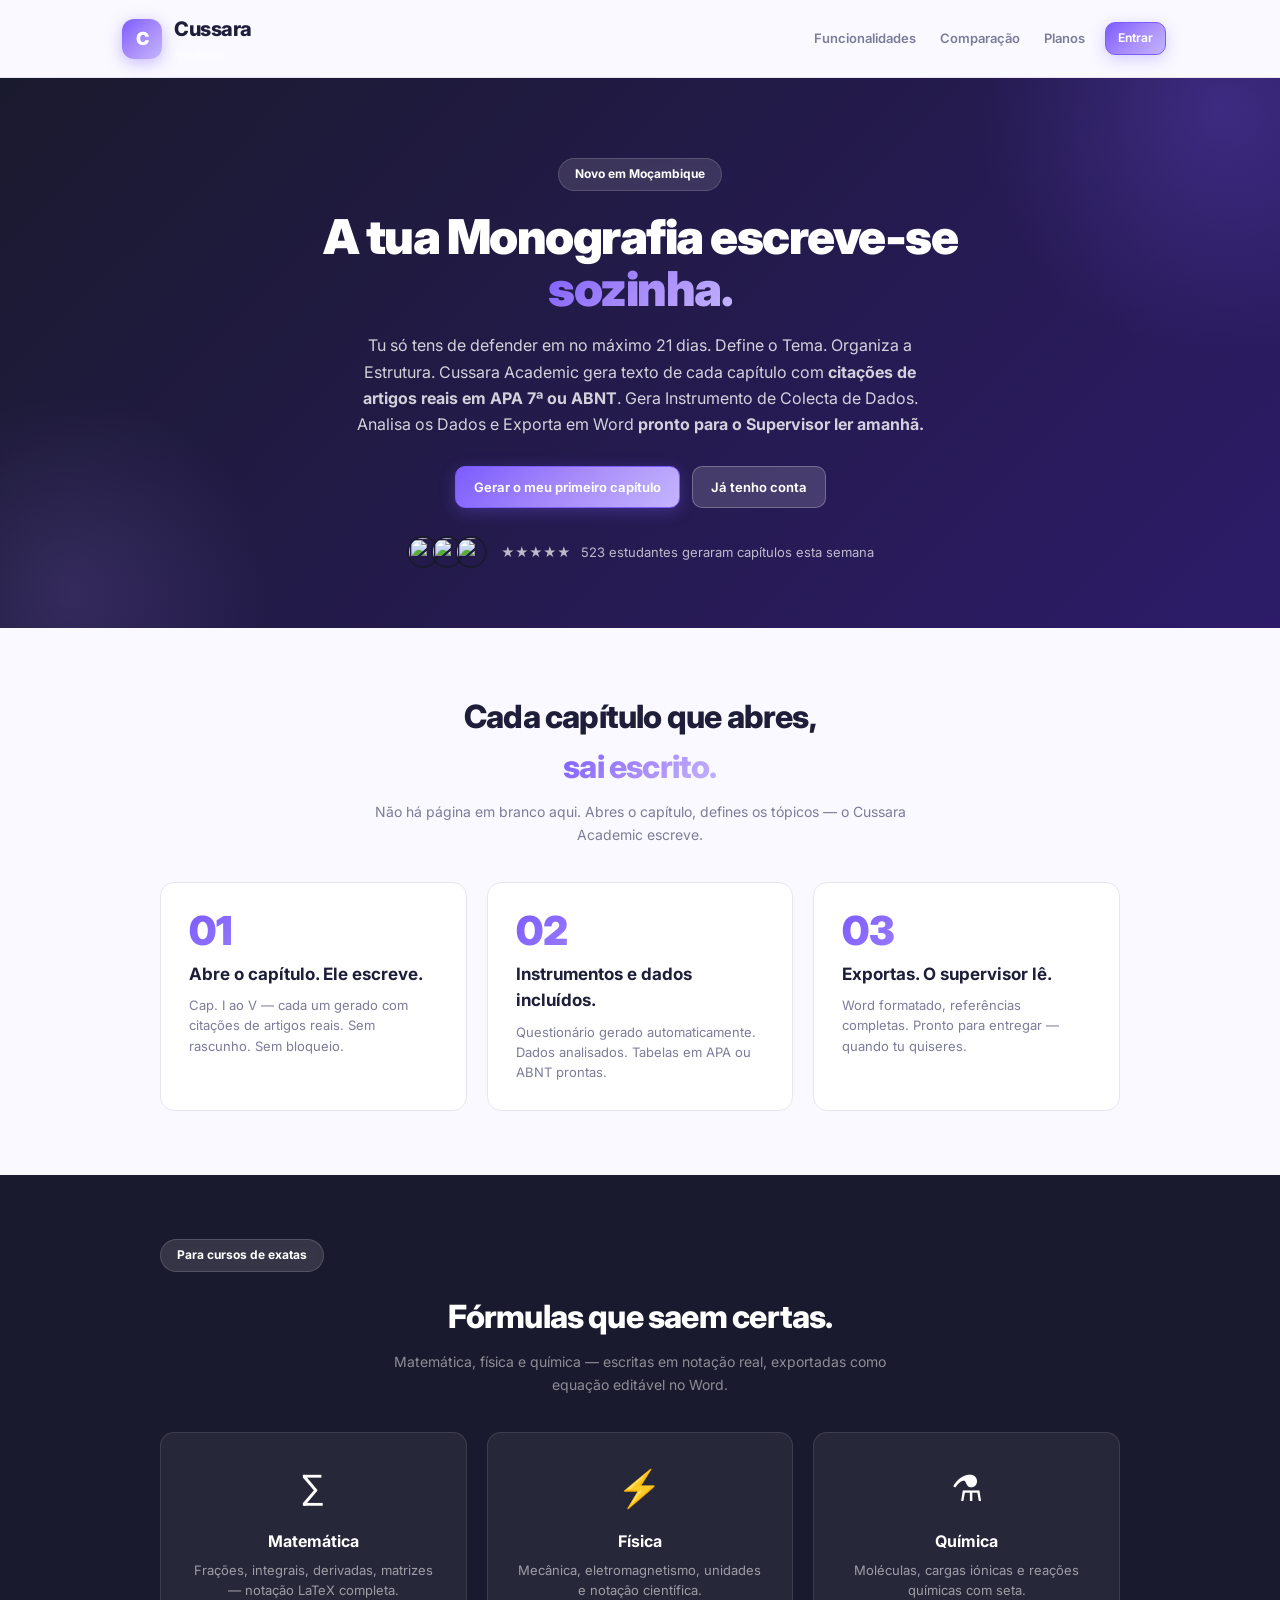
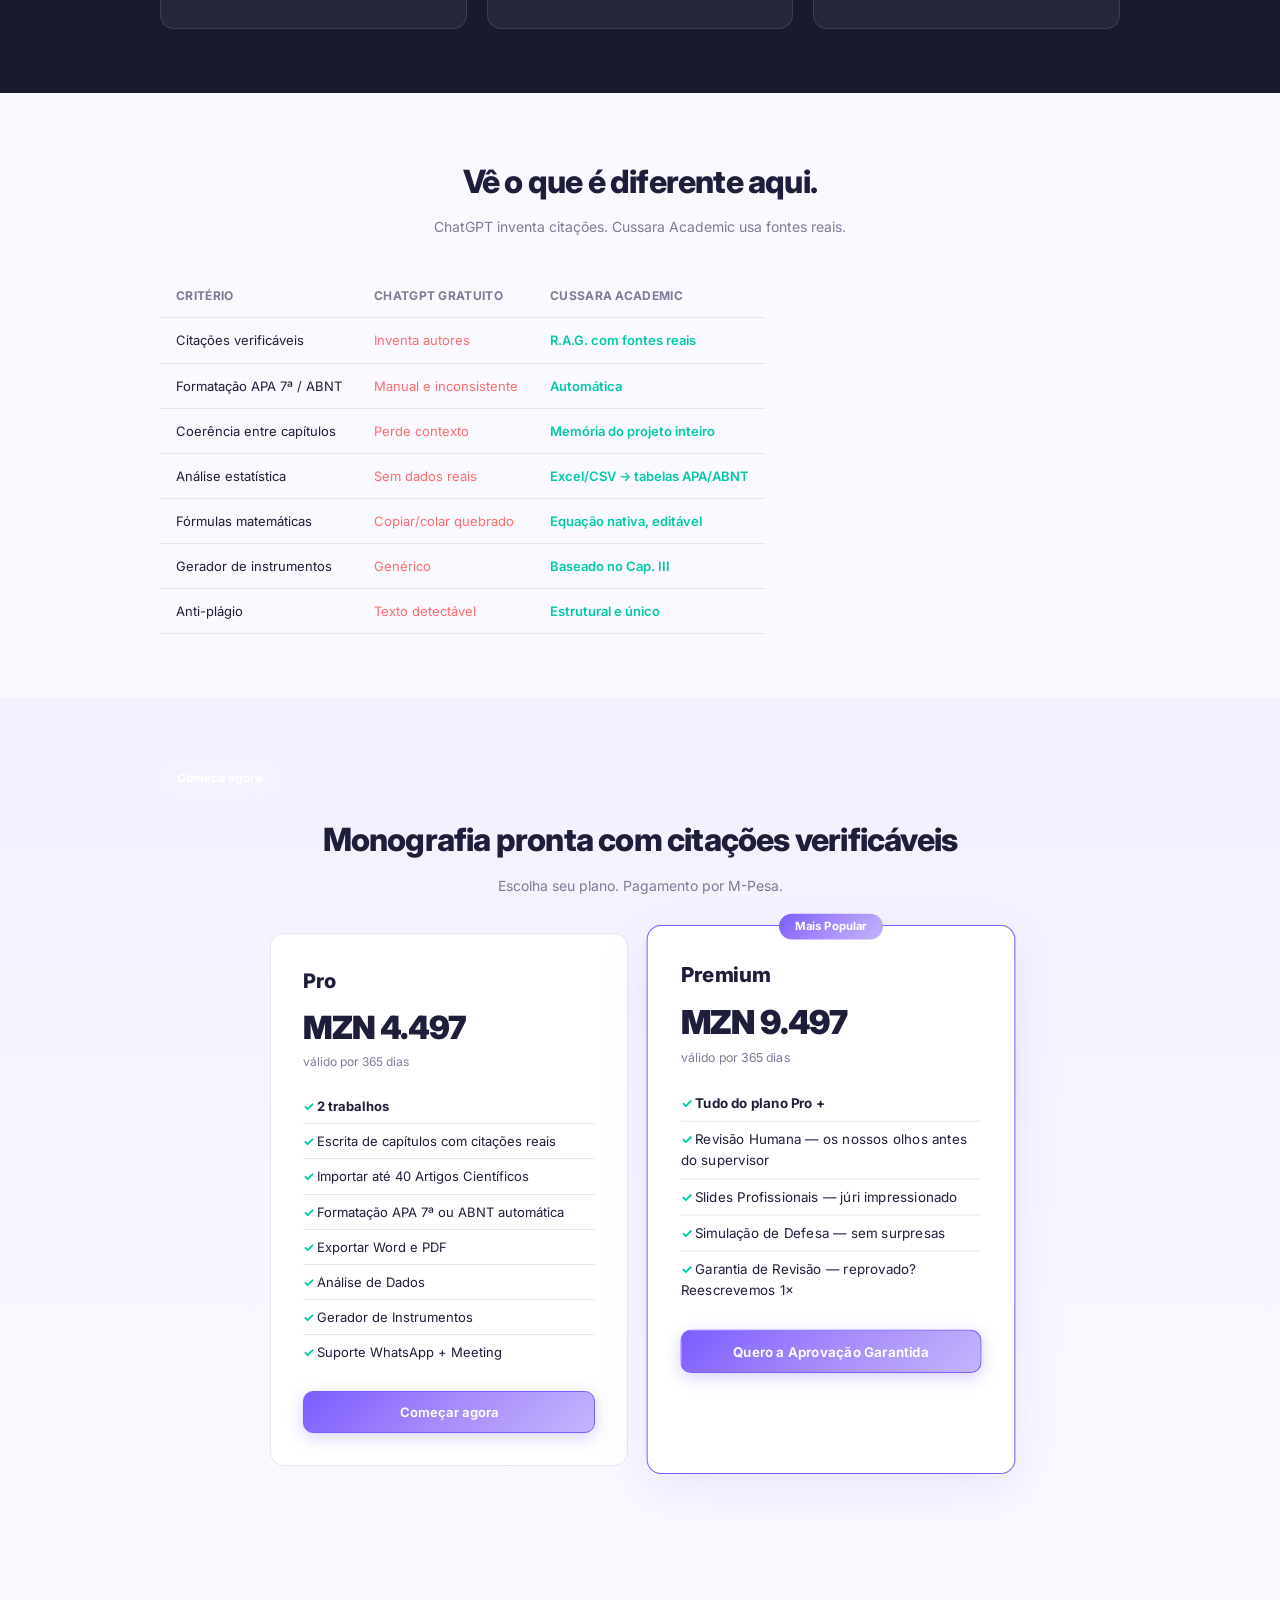
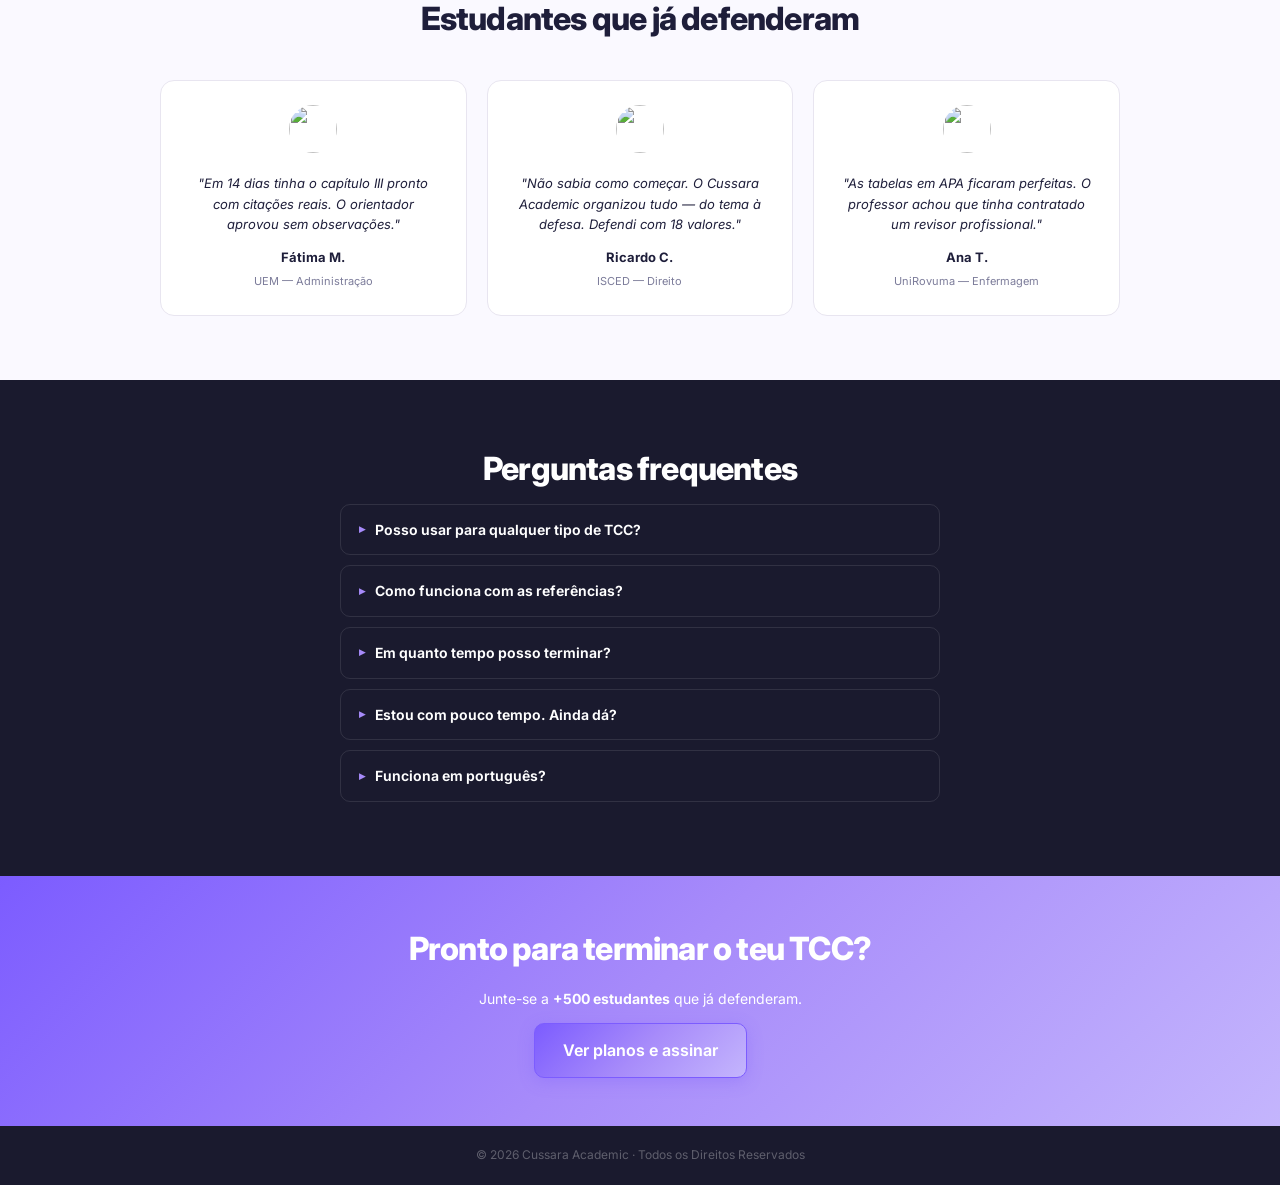
==== templates/index.html @ ccb3ddc0 "feat: Google Gemini integration - dual AI provider (Groq + Gemini), provider selector, fallback syst" ====
<!DOCTYPE html>
<html lang="pt">
<head>
<meta charset="utf-8"><meta name="viewport" content="width=device-width,initial-scale=1">
<title>Cussara Academic — Monografia e TCC com IA</title>
<link rel="preconnect" href="https://fonts.googleapis.com">
<link href="https://fonts.googleapis.com/css2?family=Inter:wght@400;500;600;700;800;900&family=Merriweather:ital,wght@0,400;0,700;1,400&display=swap" rel="stylesheet">
<link rel="stylesheet" href="/static/style.css">
<link rel="icon" href="data:image/svg+xml,<svg xmlns='http://www.w3.org/2000/svg' viewBox='0 0 100 100'><rect rx='20' width='100' height='100' fill='%237C5CFF'/><text x='50' y='66' text-anchor='middle' font-size='52' font-family='sans-serif' font-weight='900' fill='white'>C</text></svg>">
</head>
<body>

<!-- ════════════ LANDING PAGE ════════════ -->
<div id="landing" class="view active">
  <nav class="lp-nav">
    <div class="lp-nav-inner">
      <div class="brand"><div class="brand-mark">C</div><div>Cussara<small>Academic</small></div></div>
      <div class="lp-nav-links"><a href="#features">Funcionalidades</a><a href="#compare">Comparação</a><a href="#pricing">Planos</a></div>
      <button class="btn btn-primary btn-sm" onclick="showView('login')">Entrar</button>
    </div>
  </nav>

  <!-- Hero -->
  <section class="lp-hero">
    <div class="lp-hero-inner">
      <span class="lp-badge">Novo em Moçambique</span>
      <h1>A tua Monografia escreve-se<br><em>sozinha.</em></h1>
      <p>Tu só tens de defender em no máximo 21 dias. Define o Tema. Organiza a Estrutura. Cussara Academic gera texto de cada capítulo com <strong>citações de artigos reais em APA 7ª ou ABNT</strong>. Gera Instrumento de Colecta de Dados. Analisa os Dados e Exporta em Word <strong>pronto para o Supervisor ler amanhã.</strong></p>
      <div class="lp-hero-btns">
        <button class="btn btn-primary" onclick="showView('register')">Gerar o meu primeiro capítulo</button>
        <button class="btn" style="background:rgba(255,255,255,.15);border-color:rgba(255,255,255,.25);color:#fff" onclick="showView('login')">Já tenho conta</button>
      </div>
      <div class="lp-hero-avatars">
        <div class="lp-avatar-stack">
          <img src="https://ui-avatars.com/api/?name=M+J&background=7C5CFF&color=fff" alt="">
          <img src="https://ui-avatars.com/api/?name=C+M&background=00E5A0&color=000" alt="">
          <img src="https://ui-avatars.com/api/?name=A+S&background=FFD60A&color=000" alt="">
        </div>
        <span>★★★★★</span>
        <span class="lp-hero-stat-text">523 estudantes geraram capítulos esta semana</span>
      </div>
    </div>
  </section>

  <!-- Features -->
  <section class="lp-section" id="features">
    <div class="lp-section-inner">
      <h2>Cada capítulo que abres,<br><em>sai escrito.</em></h2>
      <p class="lp-sub">Não há página em branco aqui. Abres o capítulo, defines os tópicos — o Cussara Academic escreve.</p>
      <div class="lp-features-grid">
        <div class="lp-feature-card">
          <div class="lp-feature-num">01</div>
          <h3>Abre o capítulo. Ele escreve.</h3>
          <p>Cap. I ao V — cada um gerado com citações de artigos reais. Sem rascunho. Sem bloqueio.</p>
        </div>
        <div class="lp-feature-card">
          <div class="lp-feature-num">02</div>
          <h3>Instrumentos e dados incluídos.</h3>
          <p>Questionário gerado automaticamente. Dados analisados. Tabelas em APA ou ABNT prontas.</p>
        </div>
        <div class="lp-feature-card">
          <div class="lp-feature-num">03</div>
          <h3>Exportas. O supervisor lê.</h3>
          <p>Word formatado, referências completas. Pronto para entregar — quando tu quiseres.</p>
        </div>
      </div>
    </div>
  </section>

  <!-- Math -->
  <section class="lp-section lp-dark" id="math">
    <div class="lp-section-inner">
      <span class="lp-badge">Para cursos de exatas</span>
      <h2>Fórmulas que saem certas.</h2>
      <p class="lp-sub">Matemática, física e química — escritas em notação real, exportadas como equação editável no Word.</p>
      <div class="lp-math-grid">
        <div class="lp-math-card">
          <div class="lp-math-icon">∑</div>
          <h3>Matemática</h3>
          <p>Frações, integrais, derivadas, matrizes — notação LaTeX completa.</p>
        </div>
        <div class="lp-math-card">
          <div class="lp-math-icon">⚡</div>
          <h3>Física</h3>
          <p>Mecânica, eletromagnetismo, unidades e notação científica.</p>
        </div>
        <div class="lp-math-card">
          <div class="lp-math-icon">⚗</div>
          <h3>Química</h3>
          <p>Moléculas, cargas iónicas e reações químicas com seta.</p>
        </div>
      </div>
    </div>
  </section>

  <!-- Compare -->
  <section class="lp-section" id="compare">
    <div class="lp-section-inner">
      <h2>Vê o que é diferente aqui.</h2>
      <p class="lp-sub">ChatGPT inventa citações. Cussara Academic usa fontes reais.</p>
      <table class="lp-table">
        <thead><tr><th>Critério</th><th>ChatGPT gratuito</th><th>Cussara Academic</th></tr></thead>
        <tbody>
          <tr><td>Citações verificáveis</td><td class="lp-no">Inventa autores</td><td class="lp-yes">R.A.G. com fontes reais</td></tr>
          <tr><td>Formatação APA 7ª / ABNT</td><td class="lp-no">Manual e inconsistente</td><td class="lp-yes">Automática</td></tr>
          <tr><td>Coerência entre capítulos</td><td class="lp-no">Perde contexto</td><td class="lp-yes">Memória do projeto inteiro</td></tr>
          <tr><td>Análise estatística</td><td class="lp-no">Sem dados reais</td><td class="lp-yes">Excel/CSV → tabelas APA/ABNT</td></tr>
          <tr><td>Fórmulas matemáticas</td><td class="lp-no">Copiar/colar quebrado</td><td class="lp-yes">Equação nativa, editável</td></tr>
          <tr><td>Gerador de instrumentos</td><td class="lp-no">Genérico</td><td class="lp-yes">Baseado no Cap. III</td></tr>
          <tr><td>Anti-plágio</td><td class="lp-no">Texto detectável</td><td class="lp-yes">Estrutural e único</td></tr>
        </tbody>
      </table>
    </div>
  </section>

  <!-- Pricing -->
  <section class="lp-section lp-pricing-bg" id="pricing">
    <div class="lp-section-inner">
      <span class="lp-badge">Comece agora</span>
      <h2>Monografia pronta com citações verificáveis</h2>
      <p class="lp-sub">Escolha seu plano. Pagamento por M-Pesa.</p>
      <div class="lp-pricing-grid">
        <div class="lp-price-card">
          <div class="lp-price-tag">Pro</div>
          <div class="lp-price-amount">MZN 4.497</div>
          <div class="lp-price-period">válido por 365 dias</div>
          <ul>
            <li><strong>2 trabalhos</strong></li>
            <li>Escrita de capítulos com citações reais</li>
            <li>Importar até 40 Artigos Científicos</li>
            <li>Formatação APA 7ª ou ABNT automática</li>
            <li>Exportar Word e PDF</li>
            <li>Análise de Dados</li>
            <li>Gerador de Instrumentos</li>
            <li>Suporte WhatsApp + Meeting</li>
          </ul>
          <button class="btn btn-primary" onclick="showView('register')" style="width:100%;justify-content:center">Começar agora</button>
        </div>
        <div class="lp-price-card lp-price-featured">
          <div class="lp-price-badge">Mais Popular</div>
          <div class="lp-price-tag">Premium</div>
          <div class="lp-price-amount">MZN 9.497</div>
          <div class="lp-price-period">válido por 365 dias</div>
          <ul>
            <li><strong>Tudo do plano Pro +</strong></li>
            <li>Revisão Humana — os nossos olhos antes do supervisor</li>
            <li>Slides Profissionais — júri impressionado</li>
            <li>Simulação de Defesa — sem surpresas</li>
            <li>Garantia de Revisão — reprovado? Reescrevemos 1×</li>
          </ul>
          <button class="btn btn-primary" onclick="showView('register')" style="width:100%;justify-content:center">Quero a Aprovação Garantida</button>
        </div>
      </div>
    </div>
  </section>

  <!-- Testimonials -->
  <section class="lp-section" id="testimonials">
    <div class="lp-section-inner">
      <h2>Estudantes que já defenderam</h2>
      <div class="lp-testimonials-grid">
        <div class="lp-testimonial"><div class="lp-testimonial-avatar"><img src="https://ui-avatars.com/api/?name=F+M&background=7C5CFF&color=fff" alt=""></div><p>"Em 14 dias tinha o capítulo III pronto com citações reais. O orientador aprovou sem observações."</p><strong>Fátima M.</strong><small>UEM — Administração</small></div>
        <div class="lp-testimonial"><div class="lp-testimonial-avatar"><img src="https://ui-avatars.com/api/?name=R+C&background=00E5A0&color=000" alt=""></div><p>"Não sabia como começar. O Cussara Academic organizou tudo — do tema à defesa. Defendi com 18 valores."</p><strong>Ricardo C.</strong><small>ISCED — Direito</small></div>
        <div class="lp-testimonial"><div class="lp-testimonial-avatar"><img src="https://ui-avatars.com/api/?name=A+T&background=FFD60A&color=000" alt=""></div><p>"As tabelas em APA ficaram perfeitas. O professor achou que tinha contratado um revisor profissional."</p><strong>Ana T.</strong><small>UniRovuma — Enfermagem</small></div>
      </div>
    </div>
  </section>

  <!-- FAQ -->
  <section class="lp-section lp-dark" id="faq">
    <div class="lp-section-inner">
      <h2>Perguntas frequentes</h2>
      <div class="lp-faq-list">
        <details class="lp-faq"><summary>Posso usar para qualquer tipo de TCC?</summary><p>Suporta monografias, artigos científicos, projetos práticos e dissertações. O foco é acelerar o desenvolvimento académico independente do formato.</p></details>
        <details class="lp-faq"><summary>Como funciona com as referências?</summary><p>A plataforma usa tecnologia R.A.G. (Retrieval-Augmented Generation): a IA só escreve baseada em artigos reais que você carrega. Não inventa citações — garante 100% de integridade académica.</p></details>
        <details class="lp-faq"><summary>Em quanto tempo posso terminar?</summary><p>Estudantes têm concluído trabalhos em tempos recordes. A metodologia reduz significativamente o ciclo de pesquisa e escrita.</p></details>
        <details class="lp-faq"><summary>Estou com pouco tempo. Ainda dá?</summary><p>Sim. O Cussara Academic foi concebido para acelerar prazos apertados com estrutura guiada, modelos prontos e escrita assistida que respeita seu roteiro.</p></details>
        <details class="lp-faq"><summary>Funciona em português?</summary><p>Sim. A plataforma é optimizada para o português moçambicano e gera conteúdo em português com referências internacionais.</p></details>
      </div>
    </div>
  </section>

  <!-- CTA -->
  <section class="lp-section lp-cta">
    <div class="lp-section-inner" style="text-align:center">
      <h2>Pronto para terminar o teu TCC?</h2>
      <p>Junte-se a <strong>+500 estudantes</strong> que já defenderam.</p>
      <button class="btn btn-primary btn-lg" onclick="showView('register')" style="font-size:16px;padding:14px 28px">Ver planos e assinar</button>
    </div>
  </section>

  <footer class="lp-footer"><div class="lp-footer-inner">© 2026 Cussara Academic · Todos os Direitos Reservados</div></footer>
</div>

<!-- ════════════ AUTH: LOGIN ════════════ -->
<div id="login" class="view">
  <div class="auth-container">
    <div class="auth-card">
      <div style="text-align:center;margin-bottom:20px">
        <div class="brand" style="justify-content:center;margin-bottom:16px"><div class="brand-mark">C</div><div>Cussara<small>Academic</small></div></div>
        <h2 style="margin:0">Bem-vindo de volta</h2>
        <p style="color:var(--muted);margin:6px 0 0">Entre na tua conta para continuar o teu trabalho.</p>
      </div>
      <form id="loginForm" class="auth-form">
        <div class="field"><label>Email</label><input type="email" id="loginEmail" required placeholder="teu@email.com"></div>
        <div class="field"><label>Senha</label><input type="password" id="loginPass" required placeholder="••••••••"></div>
        <button type="submit" class="btn btn-primary" style="width:100%;justify-content:center;margin-top:8px">Entrar</button>
      </form>
      <div style="text-align:center;margin-top:16px;font-size:13px;color:var(--muted)">
        Ainda não tem conta? <a href="#" onclick="showView('register');return false" style="color:var(--primary);font-weight:700">Criar conta gratuita</a>
      </div>
      <div style="text-align:center;margin-top:12px;font-size:11px;color:var(--muted)">
        Ao continuar, aceita os <a href="#">Termos de Uso</a> e a <a href="#">Política de Privacidade</a>.
      </div>
    </div>
  </div>
</div>

<!-- ════════════ AUTH: REGISTER ════════════ -->
<div id="register" class="view">
  <div class="auth-container">
    <div class="auth-card">
      <div style="text-align:center;margin-bottom:20px">
        <div class="brand" style="justify-content:center;margin-bottom:16px"><div class="brand-mark">C</div><div>Cussara<small>Academic</small></div></div>
        <h2 style="margin:0">Criar conta gratuita</h2>
        <p style="color:var(--muted);margin:6px 0 0">Comece a gerar o teu TCC agora.</p>
      </div>
      <form id="registerForm" class="auth-form">
        <div class="field"><label>Nome</label><input type="text" id="regName" required placeholder="Teu nome"></div>
        <div class="field"><label>Email</label><input type="email" id="regEmail" required placeholder="teu@email.com"></div>
        <div class="field"><label>Senha</label><input type="password" id="regPass" required minlength="6" placeholder="Mínimo 6 caracteres"></div>
        <button type="submit" class="btn btn-primary" style="width:100%;justify-content:center;margin-top:8px">Criar conta</button>
      </form>
      <div style="text-align:center;margin-top:16px;font-size:13px;color:var(--muted)">
        Já tem conta? <a href="#" onclick="showView('login');return false" style="color:var(--primary);font-weight:700">Entrar</a>
      </div>
    </div>
  </div>
</div>

<!-- ════════════ APP ════════════ -->
<div id="app" class="view">
  <div class="app">
    <!-- Sidebar -->
    <aside class="sidebar" id="sidebar">
      <button class="menu-close" onclick="document.getElementById('sidebar').classList.remove('open')" aria-label="Fechar menu">✕</button>
      <div class="brand"><div class="brand-mark">C</div><div>Cussara<small>Academic</small></div></div>
      <nav class="nav" id="sidebarNav">
        <button data-view="dashboard" class="active"><span class="nav-icon">🏠</span><span class="nav-label">Painel</span></button>
        <button data-view="works"><span class="nav-icon">📄</span><span class="nav-label">Trabalhos</span></button>
        <button data-view="refs"><span class="nav-icon">📚</span><span class="nav-label">Referências</span></button>
        <button data-view="ai"><span class="nav-icon">🤖</span><span class="nav-label">IA Assistente</span></button>
        <button data-view="tools"><span class="nav-icon">🔧</span><span class="nav-label">Ferramentas</span></button>
      </nav>
      <div class="user-box" id="userBox">
        <div class="avatar">A</div>
        <div><strong id="userName">Académico</strong><span id="userEmail">admin@trabalhofacil.com</span></div>
      </div>
      <button class="btn btn-ghost btn-sm" id="logoutBtn" style="justify-content:center;color:rgba(255,255,255,.4)">Sair</button>
    </aside>

    <!-- Main Content -->
    <main class="content">
      <button class="menu-toggle" onclick="document.getElementById('sidebar').classList.toggle('open')" aria-label="Abrir menu">☰</button>
      <!-- ── Dashboard ── -->
      <section id="dashboardView" class="view active">
        <div class="hero">
          <div class="hero-content">
            <h2>Bem-vindo ao Cussara Academic</h2>
            <p>Gera monografias, artigos e dissertações com IA, citações reais em APA 7ª ou ABNT, e exporta em Word pronto para o teu orientador.</p>
            <button class="btn" onclick="showDialog('newWorkDialog')"><span>＋</span> Novo Trabalho</button>
            <div class="hero-stats">
              <div class="hero-stat"><span class="num" id="totalWorks">0</span><span class="label">Trabalhos</span></div>
              <div class="hero-stat"><span class="num" id="totalWords">0</span><span class="label">Palavras Geradas</span></div>
              <div class="hero-stat"><span class="num" id="totalRefs">0</span><span class="label">Referências</span></div>
            </div>
          </div>
        </div>

        <div class="metrics">
          <div class="metric"><div class="metric-label">Trabalhos</div><div class="metric-value" id="dashWorks">0</div><div class="metric-note">Activos</div></div>
          <div class="metric"><div class="metric-label">Total Palavras</div><div class="metric-value" id="dashWords">0</div><div class="metric-note">No total</div></div>
          <div class="metric"><div class="metric-label">Referências</div><div class="metric-value" id="dashRefs">0</div><div class="metric-note">Salvas</div></div>
          <div class="metric"><div class="metric-label">Sessões IA</div><div class="metric-value" id="dashChats">0</div><div class="metric-note">Conversas</div></div>
        </div>

        <div class="grid-2">
          <div class="panel">
            <div class="panel-head"><h2>Trabalhos Recentes</h2><button class="btn btn-sm" onclick="showView('works')">Ver Todos →</button></div>
            <div id="dashRecentWorks"><div class="empty">Nenhum trabalho ainda. Clique em "Novo Trabalho" para começar.</div></div>
          </div>
          <div class="panel">
            <div class="panel-head"><h2>Como Começar</h2></div>
            <div class="guide-steps">
              <div class="guide-step"><div class="step-num">1</div><div><strong>Cria o Trabalho</strong><p>Define tema, tipo e nível académico.</p></div></div>
              <div class="guide-step"><div class="step-num">2</div><div><strong>Importa Referências</strong><p>Importa artigos por DOI ou ISBN.</p></div></div>
              <div class="guide-step"><div class="step-num">3</div><div><strong>Escreve com IA</strong><p>Gera capítulos com citações reais APA.</p></div></div>
              <div class="guide-step"><div class="step-num">4</div><div><strong>Exporta em Word</strong><p>Download formatado pronto para entregar.</p></div></div>
            </div>
          </div>
        </div>
      </section>

      <!-- ── Works ── -->
      <section id="worksView" class="view">
        <div class="topbar">
          <div><h1>Meus Trabalhos</h1><p class="subtitle">Gere e organize as suas monografias e trabalhos académicos.</p></div>
          <div class="actions"><button class="btn btn-primary" onclick="showDialog('newWorkDialog')"><span>＋</span> Novo Trabalho</button></div>
        </div>
        <div id="worksList"><div class="empty-state"><p>Nenhum trabalho criado ainda.</p><button class="btn btn-primary" onclick="showDialog('newWorkDialog')">＋ Criar Primeiro Trabalho</button></div></div>
      </section>

      <!-- ── Editor ── -->
      <section id="editorView" class="view">
        <div class="editor-top">
          <div class="editor-top-left">
            <button class="btn btn-ghost btn-sm" onclick="switchContent('works')" style="margin-bottom:10px">← Voltar</button>
            <h1 id="editorTitle">Título do Trabalho</h1>
            <div class="editor-meta">
              <span class="work-type-badge" id="editorType">Monografia</span>
              <span class="chip rascunho" id="editorStatus">Rascunho</span>
            </div>
            <div class="editor-actions">
              <span class="save-status" id="saveStatus">Guardado ✓</span>
              <button class="btn btn-sm" onclick="doAutoSave()" title="Guardar agora">💾 Guardar</button>
              <button class="btn btn-sm" onclick="exportWork()" title="Exportar Word">📥 Exportar</button>
              <button class="btn btn-sm btn-outline" onclick="openDoiDialog()" title="Importar referências">📚 DOI/ISBN</button>
              <button class="btn btn-sm btn-outline" onclick="showDialog('uploadArticleDialog')" title="Importar artigo PDF">📄 Artigo</button>
              <button class="btn btn-sm" onclick="openChatDialog()" title="Chat IA">🤖 Chat</button>
              <button class="btn btn-sm btn-danger" onclick="deleteCurrentWork()" title="Apagar">🗑</button>
            </div>
          </div>
          <div class="meta-cards">
            <div class="meta-card"><strong>📖 Palavras</strong><p id="editorWordCount">0</p></div>
            <div class="meta-card"><strong>📄 Secções</strong><p id="editorSectionCount">0</p></div>
            <div class="meta-card"><strong>📚 Referências</strong><p id="editorRefCount">0</p></div>
            <div class="meta-card"><strong>📰 Artigos</strong><p id="editorArticleCount">0</p></div>
            <div class="meta-card"><strong>🎯 Meta</strong><p id="editorTarget">—</p></div>
          </div>
        </div>
        <div class="progress-bar-wrap">
          <div class="progress-bar"><div class="progress-fill" id="editorProgress" style="width:0%"></div></div>
          <div class="progress-text" id="editorProgressText">0%</div>
        </div>

        <div class="editor-body">
          <div class="sections-panel">
            <div class="section-head" style="margin-bottom:14px">
              <h3>Secções do Trabalho</h3>
              <button class="btn btn-sm btn-primary" onclick="addSection()">＋ Adicionar Secção</button>
            </div>
            <div id="sectionsContainer"></div>
            <div id="sectionsEmpty" class="empty-state" style="display:none">
              <p>Nenhuma secção ainda.</p>
              <button class="btn btn-primary" onclick="addSection()">＋ Criar Primeira Secção</button>
            </div>
          </div>

          <aside class="refs-sidebar">
            <div class="refs-sidebar-header">
              <h3>📚 Referências</h3>
              <button class="btn btn-sm btn-outline" onclick="openDoiDialog()">+ DOI</button>
            </div>
            <div id="editorRefsList"><div class="empty">Nenhuma referência ainda.</div></div>
            <div class="apa-preview" id="apaPreview" style="display:none">
              <h4>Pré-visualização APA</h4>
              <div class="apa-text" id="apaPreviewText"></div>
            </div>
          </aside>
        </div>
      </section>

      <!-- ── References ── -->
      <section id="refsView" class="view">
        <div class="topbar">
          <div><h1>Referências Bibliográficas</h1><p class="subtitle">Artigos, livros e outras fontes com citação em APA 7ª.</p></div>
          <div class="actions">
            <button class="btn btn-outline" onclick="openDoiDialog()">📥 Importar DOI / ISBN</button>
          </div>
        </div>
        <div class="ref-list" id="refsFullList"><div class="empty-state"><p>Nenhuma referência ainda.</p></div></div>
      </section>

      <!-- ── AI ── -->
      <section id="aiView" class="view">
        <div class="topbar">
          <div><h1>Assistente IA</h1><p class="subtitle">Gere, resuma, expanda e corrija texto académico.</p></div>
        </div>
        <div class="panel" style="margin-bottom:20px">
          <h3 style="margin:0 0 12px">Geração Rápida</h3>
          <div class="ai-modes" id="aiModes"></div>
          <div class="field" style="margin-top:12px"><textarea id="aiPrompt" rows="3" placeholder="Descreva o que deseja gerar, resumir, expandir ou traduzir..." style="border-radius:var(--radius-sm)"></textarea></div>
          <div style="display:flex;gap:8px;margin-top:10px;flex-wrap:wrap">
            <div class="field" style="flex:1;min-width:120px"><label>Idioma</label><select id="aiLang"><option value="Português">Português</option><option value="Inglês">English</option><option value="Francês">Français</option><option value="Espanhol">Español</option></select></div>
            <div class="field" style="flex:0;min-width:120px"><label>Tom</label><select id="aiTone"><option value="Académico">Académico</option><option value="Formal">Formal</option><option value="Didáctico">Didáctico</option></select></div>
            <div class="field" style="flex:0;min-width:120px"><label>🤖 Provider</label><select id="aiProvider"><option value="groq">Groq (Grátis)</option><option value="gemini">Gemini (Grátis)</option></select></div>
          </div>
          <div style="margin-top:14px"><button class="btn btn-primary" id="aiGenerateBtn" onclick="doAiRequest()">⚡ Gerar</button></div>
          <div id="aiResult" style="display:none;margin-top:16px">
            <div class="section-head" style="margin-bottom:8px"><h4 style="margin:0">Resultado</h4><div style="display:flex;gap:6px"><button class="btn btn-sm" onclick="copyAiResult()">📋 Copiar</button><button class="btn btn-sm btn-ghost" onclick="document.getElementById('aiResult').style.display='none'">✕</button></div></div>
            <div id="aiResultText" style="padding:14px;border:1px solid var(--line);border-radius:var(--radius-sm);font-size:13px;line-height:1.7;white-space:pre-wrap;font-family:'Merriweather',Georgia,serif"></div>
          </div>
        </div>
      </section>

      <!-- ── Tools ── -->
      <section id="toolsView" class="view">
        <div class="topbar">
          <div><h1>Ferramentas Académicas</h1><p class="subtitle">Análise de dados, questionários e importação de artigos.</p></div>
        </div>
        <div class="works-grid" style="grid-template-columns:repeat(auto-fill,minmax(280px,1fr))">
          <div class="work-card" onclick="showDialog('uploadArticleDialog')">
            <div class="work-card-header"><span class="work-type-badge">📄</span></div>
            <h3>Importar Artigos</h3>
            <p>Carregue PDFs ou TXTs para usar como fonte com citações reais APA.</p>
            <div class="work-card-footer"><span style="font-size:12px;color:var(--primary);font-weight:600">R.A.G. com fontes reais →</span></div>
          </div>
          <div class="work-card" onclick="showDialog('uploadDataDialog')">
            <div class="work-card-header"><span class="work-type-badge">📊</span></div>
            <h3>Análise de Dados</h3>
            <p>Importe Excel/CSV e gere tabelas APA/ABNT com estatísticas descritivas.</p>
            <div class="work-card-footer"><span style="font-size:12px;color:var(--primary);font-weight:600">Estatísticas →</span></div>
          </div>
          <div class="work-card" onclick="showDialog('questionnaireDialog')">
            <div class="work-card-header"><span class="work-type-badge">📋</span></div>
            <h3>Gerar Questionário</h3>
            <p>Gere instrumentos de coleta de dados automaticamente baseados no teu trabalho.</p>
            <div class="work-card-footer"><span style="font-size:12px;color:var(--primary);font-weight:600">Gerar instrumento →</span></div>
          </div>
        </div>
        <div id="toolsArticlesList" style="margin-top:24px"></div>
      </section>
    </main>
  </div>
</div>

<!-- ════════════ DIALOGS ════════════ -->
<dialog id="newWorkDialog">
  <div class="modal-head">
    <div><h2>Novo Trabalho Académico</h2><p>Defina o tema, tipo e estrutura do seu trabalho.</p></div>
    <button class="close" onclick="closeDialog('newWorkDialog')">&times;</button>
  </div>
  <form id="newWorkForm" class="form">
    <div class="form-grid">
      <div class="field full"><label>Título / Tema do Trabalho *</label><input type="text" id="newTitle" required placeholder="Ex: Impacto da Tecnologia na Educação Superior em Moçambique"></div>
      <div class="field"><label>Tipo de Trabalho *</label><select id="newType" required><option value="monografia">Monografia</option><option value="artigo">Artigo Científico</option><option value="projeto">Projeto Prático</option><option value="dissertacao">Dissertação</option><option value="tese">Tese</option></select></div>
      <div class="field"><label>Nível Académico *</label><select id="newLevel" required><option value="Licenciatura">Licenciatura</option><option value="Mestrado">Mestrado</option><option value="Doutoramento">Doutoramento</option></select></div>
      <div class="field full"><label>Disciplina / Curso</label><input type="text" id="newDiscipline" placeholder="Ex: Ciências da Educação"></div>
      <div class="field full"><label>Objetivo / Tema Principal</label><textarea id="newObjective" rows="3" placeholder="Descreva o tema principal e objetivo do trabalho..."></textarea></div>
      <div class="field"><label>Norma de Citação</label><select id="newNorm"><option value="APA 7ª">APA 7ª Edição</option><option value="ABNT">ABNT</option></select></div>
      <div class="field"><label>Meta de Palavras</label><input type="number" id="newTargetWords" value="15000" min="1000" step="500"></div>
    </div>
    <div class="modal-foot"><button type="button" class="btn" onclick="closeDialog('newWorkDialog')">Cancelar</button><button type="submit" class="btn btn-primary">Criar Trabalho</button></div>
  </form>
</dialog>

<dialog id="doiDialog">
  <div class="modal-head">
    <div><h2>Importar Referência</h2><p>Importe automaticamente por DOI ou ISBN com citação APA 7ª.</p></div>
    <button class="close" onclick="closeDialog('doiDialog')">&times;</button>
  </div>
  <div class="form">
    <div class="doi-import">
      <input type="text" id="doiInput" placeholder="10.xxxx/xxxxx ou ISBN 978-0-123456-78-9">
      <button class="btn btn-primary" onclick="importDoiIsbn()">📥 Importar</button>
    </div>
    <div id="doiError" style="display:none;color:var(--red);margin-top:10px;font-size:12px"></div>
    <div id="doiResult" style="display:none;margin-top:14px">
      <h4 style="margin:0 0 10px;font-size:14px">Referência encontrada:</h4>
      <div id="doiResultContent" style="font-size:12px;padding:12px;border:1px solid var(--line);border-radius:8px;background:#fafafe"></div>
      <div class="modal-foot" style="padding:14px 0 0;border-top:0;margin-top:14px"><button type="button" class="btn" onclick="closeDialog('doiDialog')">Cancelar</button><button type="button" class="btn btn-primary" onclick="confirmDoiImport()">✓ Adicionar Referência</button></div>
    </div>
  </div>
</dialog>

<dialog id="chatDialog">
  <div class="modal-head">
    <div><h2>🤖 Chat IA</h2><p>Conversa sobre o teu trabalho. A IA tem contexto do teu projeto.</p></div>
    <button class="close" onclick="closeDialog('chatDialog')">&times;</button>
  </div>
  <div class="chat-messages" id="chatMessages"><div class="chat-empty">Pergunta ao assistente sobre o teu trabalho...</div></div>
  <div class="chat-input">
    <textarea id="chatInput" rows="2" placeholder="Escreve a tua mensagem..." onkeydown="if(event.key==='Enter'&&!event.shiftKey){event.preventDefault();sendChat()}"></textarea>
    <button class="btn btn-primary btn-sm" onclick="sendChat()">Enviar</button>
  </div>
</dialog>

<dialog id="uploadArticleDialog">
  <div class="modal-head">
    <div><h2>📥 Importar Artigo</h2><p>Carregue um PDF ou TXT para usar como fonte com citações reais.</p></div>
    <button class="close" onclick="closeDialog('uploadArticleDialog')">&times;</button>
  </div>
  <div class="form">
    <div class="field full" id="articleWorkSelectWrap"><label>Trabalho</label><select id="articleWorkSelect" style="width:100%;padding:10px;border:1px solid var(--line);border-radius:var(--radius-xs)"></select></div>
    <div class="field full"><label>Ficheiro (PDF ou TXT)</label><input type="file" id="articleFile" accept=".pdf,.txt" style="border:1px solid var(--line);border-radius:var(--radius-xs);padding:10px;width:100%"></div>
    <div id="uploadResult" style="display:none;margin-top:12px;padding:12px;border-radius:var(--radius-sm);background:var(--primary-bg);font-size:13px"></div>
    <div class="modal-foot" style="border-top:0"><button type="button" class="btn" onclick="closeDialog('uploadArticleDialog')">Fechar</button><button type="button" class="btn btn-primary" onclick="doUploadArticle()">📥 Carregar Artigo</button></div>
  </div>
</dialog>

<dialog id="uploadDataDialog">
  <div class="modal-head">
    <div><h2>📊 Carregar Dados</h2><p>Importe dados de Excel ou CSV para análise estatística.</p></div>
    <button class="close" onclick="closeDialog('uploadDataDialog')">&times;</button>
  </div>
  <div class="form">
    <div class="field full"><label>Ficheiro (CSV ou Excel)</label><input type="file" id="dataFile" accept=".csv,.xlsx,.xls" style="border:1px solid var(--line);border-radius:var(--radius-xs);padding:10px"></div>
    <div id="dataPreview" style="display:none;margin-top:12px"></div>
    <div class="modal-foot" style="border-top:0"><button type="button" class="btn" onclick="closeDialog('uploadDataDialog')">Fechar</button><button type="button" class="btn btn-primary" onclick="doUploadData()">📊 Carregar Dados</button></div>
  </div>
</dialog>

<dialog id="questionnaireDialog">
  <div class="modal-head">
    <div><h2>📋 Gerar Questionário</h2><p>Gere instrumentos de coleta de dados automaticamente.</p></div>
    <button class="close" onclick="closeDialog('questionnaireDialog')">&times;</button>
  </div>
  <div class="form">
    <div class="field full" id="questionnaireWorkSelectWrap"><label>Trabalho</label><select id="questionnaireWorkSelect" style="width:100%;padding:10px;border:1px solid var(--line);border-radius:var(--radius-xs)"></select></div>
    <div class="field full"><label>Instruções adicionais (opcional)</label><textarea id="questionnairePrompt" rows="3" placeholder="Ex: Questionário sobre hábitos alimentares de estudantes universitários..."></textarea></div>
    <div class="modal-foot" style="border-top:0"><button type="button" class="btn" onclick="closeDialog('questionnaireDialog')">Cancelar</button><button type="button" class="btn btn-primary" onclick="doGenerateQuestionnaire()">📋 Gerar Questionário</button></div>
  </div>
</dialog>

<div class="toast" id="toast"></div>
<div class="loading-overlay" id="loadingOverlay" style="display:none"><div class="spinner"></div><p>A processar...</p></div>

<script src="/static/app.js"></script>
</body>
</html>
---- static/style.css ----
:root{
  --primary:#7C5CFF;--primary-dark:#6244E0;--primary-light:#A78BFA;--primary-bg:#F3F0FF;
  --navy:#1a1a2e;--navy-dark:#16162a;
  --cream:#faf9ff;--ink:#1e1e3a;--muted:#7c7c9a;--line:#e8e5f0;--white:#fff;
  --green:#00C9A7;--green-dark:#00a88c;--red:#ff6b6b;--amber:#fbbf24;
  --shadow:0 4px 20px rgba(124,92,255,.08);--shadow-lg:0 16px 48px rgba(124,92,255,.12);
  --shadow-card:0 2px 12px rgba(0,0,0,.04);
  --gradient:linear-gradient(135deg,#7C5CFF 0%,#A78BFA 50%,#C4B5FD 100%);
  --gradient-dark:linear-gradient(135deg,#1a1a2e 0%,#2d1b69 100%);
  font-family:'Inter',-apple-system,BlinkMacSystemFont,'Segoe UI',sans-serif;
  --radius:14px;--radius-sm:10px;--radius-xs:8px;
}
*{box-sizing:border-box}body{margin:0;background:var(--cream);color:var(--ink);font-size:14px;line-height:1.55}button,input,select,textarea{font:inherit}button{cursor:pointer}
.app{min-height:100vh;display:grid;grid-template-columns:260px 1fr}

/* ── Sidebar ── */
.sidebar{
  background:var(--gradient-dark);color:#fff;padding:28px 16px;
  display:flex;flex-direction:column;gap:28px;
  position:sticky;top:0;height:100vh;overflow-y:auto;
}
.brand{display:flex;align-items:center;gap:12px;padding:0 8px}
.brand-mark{
  width:40px;height:40px;border-radius:12px;
  background:var(--gradient);color:#fff;
  display:grid;place-items:center;font-weight:900;font-size:18px;
  box-shadow:0 4px 16px rgba(124,92,255,.4);
}
.brand div:last-child{font-size:20px;font-weight:800;letter-spacing:-.5px}
.brand small{display:block;color:rgba(255,255,255,.5);font-weight:500;font-size:11px;margin-top:1px}
.nav{display:grid;gap:4px}
.nav button{
  border:0;background:transparent;color:rgba(255,255,255,.6);text-align:left;
  border-radius:var(--radius-sm);padding:12px 14px;display:flex;align-items:center;
  gap:12px;font-weight:600;font-size:13px;transition:all .2s;
}
.nav button:hover{background:rgba(255,255,255,.08);color:#fff}
.nav button.active{background:rgba(124,92,255,.25);color:#fff;box-shadow:0 0 0 1px rgba(124,92,255,.3)}
.nav-icon{width:20px;text-align:center;font-size:16px}
.user-box{
  margin-top:auto;background:rgba(255,255,255,.06);border:1px solid rgba(255,255,255,.08);
  padding:14px;border-radius:var(--radius-sm);display:flex;align-items:center;gap:12px;
}
.avatar{
  width:38px;height:38px;border-radius:50%;
  background:var(--gradient);color:#fff;
  display:grid;place-items:center;font-weight:800;font-size:14px;
  box-shadow:0 2px 8px rgba(124,92,255,.3);
}
.user-box strong{display:block;font-size:13px}.user-box span{display:block;color:rgba(255,255,255,.4);font-size:11px;margin-top:1px}

/* ── Main ── */
.content{padding:0 40px 50px;min-width:0}
.topbar{display:flex;gap:20px;justify-content:space-between;align-items:flex-start;margin-bottom:28px;padding-top:12px}
.topbar h1{font-size:24px;margin:0;letter-spacing:-.8px;font-weight:800}
.subtitle{color:var(--muted);font-size:13px;margin:3px 0 0}
.actions{display:flex;gap:10px;align-items:center}

/* ── Buttons ── */
.btn{
  border:1px solid var(--line);background:#fff;color:var(--ink);
  border-radius:var(--radius-sm);padding:10px 18px;font-weight:650;font-size:13px;
  display:inline-flex;align-items:center;gap:8px;transition:all .2s;
}
.btn:hover{border-color:#c4c0d6;background:#fafafe;transform:translateY(-1px);box-shadow:var(--shadow-card)}
.btn-primary{background:var(--gradient);border-color:var(--primary);color:#fff;box-shadow:0 4px 16px rgba(124,92,255,.3)}
.btn-primary:hover{box-shadow:0 6px 24px rgba(124,92,255,.4);transform:translateY(-2px)}
.btn-danger{color:var(--red)}.btn-ghost{background:transparent;border-color:transparent;color:var(--muted)}.btn-ghost:hover{color:var(--red)}
.btn-outline{background:transparent;border:1px solid var(--line);color:var(--primary)}
.btn-sm{padding:6px 12px;font-size:12px}
.text-link{border:0;background:none;color:var(--primary);font-weight:700;padding:0;font-size:12px;cursor:pointer}

/* ── Views ── */
.view{display:none}.view.active{display:block}

/* ── Hero Section ── */
.hero{
  background:var(--gradient);border-radius:var(--radius);padding:36px 40px;
  color:#fff;margin-bottom:28px;position:relative;overflow:hidden;
}
.hero::before{
  content:'';position:absolute;top:-50%;right:-20%;width:400px;height:400px;
  background:radial-gradient(circle,rgba(255,255,255,.12) 0%,transparent 70%);
  border-radius:50%;
}
.hero::after{
  content:'';position:absolute;bottom:-30%;left:-10%;width:300px;height:300px;
  background:radial-gradient(circle,rgba(255,255,255,.08) 0%,transparent 70%);
  border-radius:50%;
}
.hero-content{position:relative;z-index:1}
.hero h2{font-size:28px;margin:0 0 8px;font-weight:800;letter-spacing:-.5px}
.hero p{font-size:14px;opacity:.85;margin:0 0 18px;max-width:500px;line-height:1.6}
.hero .btn{background:rgba(255,255,255,.2);border-color:rgba(255,255,255,.3);color:#fff;backdrop-filter:blur(8px)}
.hero .btn:hover{background:rgba(255,255,255,.3);transform:translateY(-1px)}
.hero-stats{display:flex;gap:24px;margin-top:20px}
.hero-stat{display:flex;align-items:center;gap:8px}
.hero-stat .num{font-size:22px;font-weight:800}.hero-stat .label{font-size:12px;opacity:.7}

/* ── Metrics ── */
.metrics{display:grid;grid-template-columns:repeat(4,minmax(0,1fr));gap:16px;margin-bottom:28px}
.metric{
  background:var(--white);border:1px solid var(--line);border-radius:var(--radius);
  padding:20px;box-shadow:var(--shadow-card);transition:all .2s;
}
.metric:hover{transform:translateY(-2px);box-shadow:var(--shadow)}
.metric-label{font-size:12px;color:var(--muted);font-weight:600;text-transform:uppercase;letter-spacing:.3px}
.metric-value{font-size:28px;letter-spacing:-1px;font-weight:800;margin:6px 0 2px}
.metric-note{font-size:11px;color:var(--primary);font-weight:700}

/* ── Grid / Panels ── */
.grid-2{display:grid;grid-template-columns:1.4fr .6fr;gap:20px}
.panel{
  background:var(--white);border:1px solid var(--line);border-radius:var(--radius);
  padding:22px;box-shadow:var(--shadow-card);transition:all .2s;
}
.panel:hover{box-shadow:var(--shadow)}
.panel-head{display:flex;align-items:flex-start;justify-content:space-between;gap:10px;margin-bottom:16px}
.panel h2{font-size:16px;margin:0;font-weight:700}
.sub{font-size:12px;color:var(--muted);margin:3px 0 0}
.empty{color:var(--muted);text-align:center;padding:32px}

/* ── Work List ── */
.work-list{display:grid;gap:0}
.work-row{
  display:grid;grid-template-columns:auto 1fr auto;gap:14px;align-items:center;
  padding:14px 0;border-bottom:1px solid var(--line);cursor:pointer;transition:all .15s;
}
.work-row:last-child{border-bottom:0}
.work-row:hover{background:var(--primary-bg);margin:0 -22px;padding:14px 22px;border-radius:var(--radius-sm)}
.work-row strong{display:block;font-size:14px}
.work-type-badge{
  background:var(--gradient);color:#fff;padding:5px 12px;border-radius:var(--radius-xs);
  font-size:11px;font-weight:700;text-transform:uppercase;letter-spacing:.4px;white-space:nowrap;
}

/* ── Works Grid ── */
.works-grid{display:grid;grid-template-columns:repeat(auto-fill,minmax(300px,1fr));gap:16px}
.work-card{
  background:#fff;border:1px solid var(--line);border-radius:var(--radius);
  padding:22px;box-shadow:var(--shadow-card);cursor:pointer;transition:all .2s;
}
.work-card:hover{border-color:var(--primary-light);box-shadow:var(--shadow-lg);transform:translateY(-2px)}
.work-card-header{display:flex;justify-content:space-between;align-items:center;margin-bottom:12px}
.work-card h3{font-size:16px;margin:0 0 8px;font-weight:700}
.work-card p{color:var(--muted);font-size:13px;margin:0 0 14px}
.work-card-footer{display:flex;justify-content:space-between;align-items:center;border-top:1px solid var(--line);padding-top:12px}

/* ── Chips ── */
.chip{border:0;border-radius:100px;padding:5px 12px;font-size:11px;line-height:1;font-weight:700;display:inline-block}
.chip.rascunho,.chip.pending{background:#FEF3C7;color:#92400E}
.chip.done{background:#D1FAE5;color:#065F46}

/* ── Guide ── */
.guide-steps{display:grid;gap:10px}
.guide-step{
  display:flex;gap:12px;align-items:flex-start;padding:12px;border-radius:var(--radius-sm);
  background:var(--primary-bg);border:1px solid rgba(124,92,255,.1);transition:all .2s;
}
.guide-step:hover{background:rgba(124,92,255,.08);transform:translateX(4px)}
.step-num{
  width:32px;height:32px;border-radius:8px;background:var(--gradient);color:#fff;
  display:grid;place-items:center;font-weight:800;font-size:16px;flex-shrink:0;
  box-shadow:0 2px 8px rgba(124,92,255,.3);
}
.guide-step strong{display:block;font-size:13px}.guide-step p{margin:2px 0 0;font-size:11px;color:var(--muted)}

/* ── Editor ── */
.editor-top{margin-bottom:24px;display:flex;gap:20px;flex-wrap:wrap}
.editor-top h2{margin:0 0 6px;font-size:22px;letter-spacing:-.5px;font-weight:800}
.editor-top-left{flex:1}
.editor-meta{display:flex;gap:10px;align-items:center;flex-wrap:wrap;margin-bottom:12px}
.editor-actions{display:flex;gap:8px;margin-top:16px;flex-wrap:wrap}
.editor-body{display:grid;grid-template-columns:1fr 320px;gap:20px}

/* Meta cards */
.meta-cards{display:grid;grid-template-columns:repeat(auto-fit,minmax(220px,1fr));gap:12px;margin-bottom:24px}
.meta-card{background:var(--primary-bg);border:1px solid rgba(124,92,255,.1);border-radius:var(--radius-sm);padding:14px 18px;transition:all .2s}
.meta-card:hover{box-shadow:var(--shadow)}
.meta-card strong{display:block;font-size:11px;text-transform:uppercase;letter-spacing:.5px;color:var(--primary);margin-bottom:6px}
.meta-card p{margin:0;font-size:13px;line-height:1.5}

/* Progress Bar */
.progress-bar-wrap{margin-bottom:6px}
.progress-bar{height:10px;background:#e8e5f0;border-radius:999px;overflow:hidden;margin-bottom:6px}
.progress-fill{height:100%;border-radius:999px;transition:width .4s ease,background .3s;background:var(--gradient)}
.progress-text{font-size:12px;color:var(--muted);font-weight:600}

/* Sections */
.sections-panel h3{margin:0 0 16px;font-size:17px;font-weight:700}
.section-block{
  background:#fff;border:1px solid var(--line);border-radius:var(--radius);
  padding:18px;margin-bottom:16px;box-shadow:var(--shadow-card);transition:all .2s;
}
.section-block:hover{box-shadow:var(--shadow)}
.section-head{display:flex;justify-content:space-between;align-items:center;margin-bottom:10px;flex-wrap:wrap;gap:8px}
.section-head h4{margin:0;font-size:15px;font-weight:700}
.section-actions{display:flex;gap:4px;align-items:center}
.word-count-badge{background:var(--primary-bg);color:var(--primary);padding:4px 10px;border-radius:var(--radius-xs);font-size:11px;font-weight:700}

/* Rich Editor */
.editor-toolbar{
  display:flex;gap:3px;padding:8px 10px;background:var(--primary-bg);
  border:1px solid var(--line);border-bottom:0;border-radius:var(--radius-sm) var(--radius-sm) 0 0;
  flex-wrap:wrap;
}
.editor-toolbar button{
  width:32px;height:30px;border:0;background:transparent;border-radius:6px;
  font-size:13px;display:grid;place-items:center;color:var(--ink);transition:all .15s;
}
.editor-toolbar button:hover{background:rgba(124,92,255,.15);color:var(--primary)}
.toolbar-sep{width:1px;background:var(--line);margin:5px 5px}
.rich-editor{
  min-height:220px;border:1px solid var(--line);border-radius:0 0 var(--radius-sm) var(--radius-sm);
  padding:18px 20px;font-family:'Merriweather',Georgia,serif;font-size:14px;line-height:1.85;
  outline:none;background:#fff;transition:border-color .2s,box-shadow .2s;
}
.rich-editor:focus{border-color:var(--primary);box-shadow:0 0 0 3px rgba(124,92,255,.1)}
.rich-editor h3{font-size:17px;margin:18px 0 10px;font-weight:700}
.rich-editor h4{font-size:15px;margin:14px 0 8px;font-weight:700}
.rich-editor blockquote{border-left:3px solid var(--primary);padding-left:14px;color:var(--muted);margin:10px 0;font-style:italic}
.section-footer{display:flex;justify-content:flex-end;margin-top:10px}

/* Save Status */
.save-status{font-size:11px;color:var(--green);font-weight:600;padding:4px 10px;border-radius:var(--radius-xs);background:rgba(0,201,167,.08);transition:all .3s}
.save-status.saving{color:var(--amber);background:rgba(251,191,36,.08)}
.save-status.error{color:var(--red);background:rgba(255,107,107,.08)}

/* References Sidebar */
.refs-sidebar{
  background:#fff;border:1px solid var(--line);border-radius:var(--radius);
  padding:20px;box-shadow:var(--shadow-card);max-height:calc(100vh - 220px);overflow-y:auto;
}
.refs-sidebar-header{display:flex;justify-content:space-between;align-items:center;margin-bottom:14px}
.refs-sidebar-header h3{margin:0;font-size:15px;font-weight:700}
.ref-card{padding:12px;border-bottom:1px solid var(--line);font-size:12px;transition:all .15s}
.ref-card:hover{background:var(--primary-bg);margin:0 -20px;padding:12px 20px}
.ref-card p{margin:3px 0}
.apa-preview{margin-top:16px;padding-top:14px;border-top:1px solid var(--line)}
.apa-preview h4{margin:0 0 10px;font-size:11px;text-transform:uppercase;letter-spacing:.5px;color:var(--muted);font-weight:700}
.apa-text p{font-size:11px;margin:5px 0;font-style:italic;line-height:1.5}

/* References Full */
.ref-list{display:grid;gap:0}
.ref-item{display:flex;justify-content:space-between;align-items:flex-start;padding:14px 0;border-bottom:1px solid var(--line);gap:12px}
.ref-item:last-child{border-bottom:0}
.ref-info{flex:1}.ref-info strong{font-size:13px}.ref-info p{margin:3px 0 0}
.work-link{cursor:pointer;color:var(--primary);font-weight:600}.work-link:hover{text-decoration:underline}
.doi-import{display:flex;gap:8px}.doi-import input{flex:1}

/* Empty State */
.empty-state{text-align:center;padding:60px 20px}.empty-state p{color:var(--muted);margin-bottom:16px;font-size:15px}

/* AI Modes */
.ai-modes{display:flex;gap:6px;flex-wrap:wrap}
.ai-mode{
  border:1px solid var(--line);background:#fff;border-radius:var(--radius-xs);
  padding:7px 14px;font-size:12px;font-weight:650;cursor:pointer;transition:all .2s;
}
.ai-mode:hover{border-color:var(--primary);background:var(--primary-bg);color:var(--primary)}
.ai-mode.active{background:var(--gradient);color:#fff;border-color:var(--primary);box-shadow:0 2px 8px rgba(124,92,255,.3)}

/* Chat */
.chat-actions{display:flex;gap:8px;align-items:center}
.chat-messages{height:420px;overflow-y:auto;padding:18px;display:grid;gap:14px}
.chat-empty{color:var(--muted);text-align:center;padding:50px 20px;font-size:13px}
.chat-msg{padding:12px 16px;border-radius:12px;max-width:85%}
.chat-msg.user{background:var(--gradient);color:#fff;justify-self:end;border-bottom-right-radius:2px;box-shadow:0 2px 8px rgba(124,92,255,.2)}
.chat-msg.assistant{background:var(--primary-bg);justify-self:start;border-bottom-left-radius:2px}
.chat-msg.loading{opacity:.5}
.chat-role{font-size:10px;font-weight:700;text-transform:uppercase;letter-spacing:.4px;margin-bottom:5px;opacity:.6}
.chat-text{font-size:13px;line-height:1.55;white-space:pre-wrap}
.chat-input{display:flex;gap:10px;padding:14px 18px;border-top:1px solid var(--line)}
.chat-input textarea{flex:1;border:1px solid var(--line);border-radius:var(--radius-sm);padding:10px 12px;resize:none;min-height:40px;max-height:100px}
.chat-input textarea:focus{border-color:var(--primary);box-shadow:0 0 0 3px rgba(124,92,255,.1);outline:none}
.typing{display:flex;gap:5px}.typing::before,.typing::after,.typing span{content:'';width:7px;height:7px;background:var(--primary);border-radius:50%;animation:typing .6s infinite alternate}.typing::before{animation-delay:0s}.typing span{animation-delay:.2s}.typing::after{animation-delay:.4s}
@keyframes typing{to{opacity:.2}}

/* Dialogs */
dialog{
  border:0;border-radius:var(--radius);padding:0;
  width:min(620px,calc(100% - 28px));box-shadow:var(--shadow-lg);
}
dialog::backdrop{background:rgba(26,26,46,.5);backdrop-filter:blur(4px)}
.modal-head{
  padding:22px 24px 16px;display:flex;align-items:flex-start;
  justify-content:space-between;border-bottom:1px solid var(--line);
  background:var(--gradient);color:#fff;border-radius:var(--radius) var(--radius) 0 0;
}
.modal-head h2{font-size:18px;margin:0;font-weight:700}.modal-head p{margin:4px 0 0;font-size:12px;opacity:.8}
.close{border:0;background:none;font-size:24px;line-height:1;color:rgba(255,255,255,.7);padding:2px;cursor:pointer;transition:color .15s}
.close:hover{color:#fff}
.form{padding:20px 24px}
.form-grid{display:grid;grid-template-columns:1fr 1fr;gap:14px}
.field{display:grid;gap:6px}.field.full{grid-column:1/-1}
.field label{font-weight:650;font-size:12px;color:var(--ink)}
.field input,.field select,.field textarea{
  width:100%;border:1px solid var(--line);border-radius:var(--radius-xs);
  padding:10px 12px;color:var(--ink);background:#fff;transition:all .2s;
}
.field textarea{resize:vertical;min-height:60px}
.field input:focus,.field select:focus,.field textarea:focus{border-color:var(--primary);box-shadow:0 0 0 3px rgba(124,92,255,.1);outline:none}
.modal-foot{padding:16px 24px 22px;display:flex;justify-content:flex-end;gap:10px;border-top:1px solid var(--line)}

/* Toast */
.toast{
  position:fixed;right:24px;bottom:24px;background:var(--navy);color:#fff;
  padding:12px 18px;border-radius:var(--radius-sm);box-shadow:0 8px 32px rgba(0,0,0,.2);
  font-size:13px;font-weight:600;opacity:0;transform:translateY(12px);
  pointer-events:none;transition:.3s;z-index:9999;
}
.toast.show{opacity:1;transform:translateY(0)}

/* Loading */
.loading-overlay{
  position:fixed;inset:0;background:rgba(250,249,255,.9);
  display:flex;flex-direction:column;align-items:center;justify-content:center;z-index:999;
  backdrop-filter:blur(2px);
}
.spinner{width:40px;height:40px;border:3px solid var(--line);border-top-color:var(--primary);border-radius:50%;animation:spin .7s linear infinite}
@keyframes spin{to{transform:rotate(360deg)}}
.loading-overlay p{margin-top:14px;color:var(--muted);font-size:13px}
.menu-toggle{display:none;border:0;background:var(--gradient);color:#fff;font-size:20px;padding:8px 12px;border-radius:var(--radius-sm);position:fixed;top:12px;left:12px;z-index:101;box-shadow:var(--shadow);cursor:pointer}
.menu-close{display:none;border:0;background:transparent;color:#fff;font-size:18px;position:absolute;top:12px;right:12px;cursor:pointer;padding:4px 8px}

/* ══════ LANDING PAGE ══════ */
.lp-nav{position:sticky;top:0;z-index:100;background:rgba(250,249,255,.92);backdrop-filter:blur(12px);border-bottom:1px solid var(--line);padding:14px 0}
.lp-nav-inner{max-width:1100px;margin:0 auto;padding:0 24px;display:flex;align-items:center;gap:20px}
.lp-nav-links{display:flex;gap:24px;margin-left:auto}
.lp-nav-links a{color:var(--muted);text-decoration:none;font-size:13px;font-weight:600;transition:color .15s}.lp-nav-links a:hover{color:var(--primary)}

.lp-hero{background:var(--gradient-dark);color:#fff;padding:80px 24px 60px;text-align:center;position:relative;overflow:hidden}
.lp-hero::before{content:'';position:absolute;top:-40%;right:-15%;width:500px;height:500px;background:radial-gradient(circle,rgba(124,92,255,.25) 0%,transparent 70%);border-radius:50%}
.lp-hero::after{content:'';position:absolute;bottom:-30%;left:-10%;width:400px;height:400px;background:radial-gradient(circle,rgba(167,139,250,.15) 0%,transparent 70%);border-radius:50%}
.lp-hero-inner{position:relative;z-index:1;max-width:700px;margin:0 auto}
.lp-badge{display:inline-block;background:rgba(255,255,255,.12);border:1px solid rgba(255,255,255,.15);color:#fff;padding:6px 16px;border-radius:999px;font-size:12px;font-weight:700;margin-bottom:20px;backdrop-filter:blur(4px)}
.lp-hero h1{font-size:48px;margin:0 0 16px;font-weight:900;letter-spacing:-1.5px;line-height:1.1}
.lp-hero h1 em{font-style:normal;background:var(--gradient);-webkit-background-clip:text;-webkit-text-fill-color:transparent;background-clip:text}
.lp-hero p{font-size:16px;opacity:.8;max-width:580px;margin:0 auto 28px;line-height:1.65}
.lp-hero-btns{display:flex;gap:12px;justify-content:center;flex-wrap:wrap}
.lp-hero-avatars{display:flex;align-items:center;gap:10px;justify-content:center;margin-top:28px;flex-wrap:wrap}
.lp-avatar-stack{display:flex;margin-right:4px}.lp-avatar-stack img{width:32px;height:32px;border-radius:50%;border:2px solid var(--navy);margin-left:-8px}.lp-avatar-stack img:first-child{margin-left:0}
.lp-hero-avatars span{color:rgba(255,255,255,.7);font-size:13px}
.lp-hero-stat-text{color:rgba(255,255,255,.5);font-size:12px}

.lp-section{padding:64px 24px}.lp-section.lp-dark{background:var(--navy);color:#fff}
.lp-section.lp-pricing-bg{background:linear-gradient(180deg,#f3f0ff 0%,#faf9ff 100%)}
.lp-section.lp-cta{background:var(--gradient);color:#fff;padding:48px 24px}
.lp-section-inner{max-width:960px;margin:0 auto}
.lp-section h2{font-size:32px;margin:0 0 10px;font-weight:800;letter-spacing:-.8px;text-align:center}
.lp-section h2 em{font-style:normal;background:var(--gradient);-webkit-background-clip:text;-webkit-text-fill-color:transparent;background-clip:text}
.lp-dark h2 em{-webkit-text-fill-color:initial;background:none;color:var(--primary-light)}
.lp-sub{text-align:center;color:var(--muted);font-size:14px;max-width:550px;margin:0 auto 36px;line-height:1.6}
.lp-dark .lp-sub{color:rgba(255,255,255,.5)}

.lp-features-grid{display:grid;grid-template-columns:repeat(3,1fr);gap:20px}
.lp-feature-card{background:#fff;border:1px solid var(--line);border-radius:var(--radius);padding:28px;transition:all .25s}
.lp-feature-card:hover{transform:translateY(-4px);box-shadow:var(--shadow-lg)}
.lp-feature-num{font-size:40px;font-weight:900;background:var(--gradient);-webkit-background-clip:text;-webkit-text-fill-color:transparent;background-clip:text;margin-bottom:10px;line-height:1}
.lp-feature-card h3{font-size:17px;margin:0 0 8px}.lp-feature-card p{color:var(--muted);font-size:13px;margin:0;line-height:1.55}

.lp-math-grid{display:grid;grid-template-columns:repeat(3,1fr);gap:20px}
.lp-math-card{background:rgba(255,255,255,.06);border:1px solid rgba(255,255,255,.1);border-radius:var(--radius);padding:28px;text-align:center;transition:all .25s}
.lp-math-card:hover{background:rgba(255,255,255,.1);transform:translateY(-4px)}
.lp-math-icon{font-size:36px;margin-bottom:12px}
.lp-math-card h3{margin:0 0 6px;font-size:16px}.lp-math-card p{color:rgba(255,255,255,.55);font-size:13px;margin:0}

.lp-table{width:100%;border-collapse:collapse;font-size:13px;display:block;overflow-x:auto}
.lp-table th,.lp-table td{padding:12px 16px;border-bottom:1px solid var(--line);text-align:left}
.lp-table th{font-weight:700;color:var(--muted);font-size:12px;text-transform:uppercase;letter-spacing:.3px}
.lp-table td{font-size:13px}
.lp-no{color:var(--red)}.lp-yes{color:var(--green);font-weight:600}

.lp-pricing-grid{display:grid;grid-template-columns:repeat(2,1fr);gap:24px;max-width:740px;margin:0 auto}
.lp-price-card{background:#fff;border:1px solid var(--line);border-radius:var(--radius);padding:32px;position:relative;transition:all .25s}
.lp-price-card:hover{box-shadow:var(--shadow-lg);transform:translateY(-2px)}
.lp-price-featured{border-color:var(--primary);box-shadow:var(--shadow-lg);transform:scale(1.03)}
.lp-price-featured:hover{transform:scale(1.04)}
.lp-price-badge{position:absolute;top:-12px;left:50%;transform:translateX(-50%);background:var(--gradient);color:#fff;padding:4px 16px;border-radius:999px;font-size:11px;font-weight:700;white-space:nowrap}
.lp-price-tag{font-size:20px;font-weight:800;margin-bottom:6px}
.lp-price-amount{font-size:32px;font-weight:900;letter-spacing:-1px}
.lp-price-period{color:var(--muted);font-size:12px;margin-bottom:18px}
.lp-price-card ul{list-style:none;padding:0;margin:0 0 22px}
.lp-price-card ul li{padding:7px 0;border-bottom:1px solid var(--line);font-size:13px;color:var(--ink)}
.lp-price-card ul li:last-child{border-bottom:0}
.lp-price-card ul li::before{content:'✓ ';color:var(--green);font-weight:700}

.lp-testimonials-grid{display:grid;grid-template-columns:repeat(3,1fr);gap:20px;margin-top:36px}
.lp-testimonial{background:#fff;border:1px solid var(--line);border-radius:var(--radius);padding:24px;text-align:center}
.lp-testimonial-avatar{margin-bottom:14px}.lp-testimonial-avatar img{width:48px;height:48px;border-radius:50%}
.lp-testimonial p{font-size:13px;line-height:1.6;color:var(--ink);margin:0 0 12px;font-style:italic}
.lp-testimonial strong{display:block;font-size:13px;margin-bottom:2px}.lp-testimonial small{color:var(--muted);font-size:11px}

.lp-faq-list{max-width:600px;margin:0 auto}
.lp-faq{border:1px solid rgba(255,255,255,.1);border-radius:var(--radius-sm);margin-bottom:10px;overflow:hidden}
.lp-faq summary{padding:14px 18px;cursor:pointer;font-weight:650;font-size:14px;list-style:none;display:flex;align-items:center;gap:10px}
.lp-faq summary::before{content:'▸';color:var(--primary-light);transition:transform .2s;font-size:12px}
.lp-faq[open] summary::before{transform:rotate(90deg)}
.lp-faq p{padding:0 18px 14px;font-size:13px;color:rgba(255,255,255,.55);line-height:1.6;margin:0}

.lp-footer{background:var(--navy);color:rgba(255,255,255,.3);padding:20px 24px;text-align:center;font-size:12px}
.lp-footer-inner{max-width:960px;margin:0 auto}

/* ══════ AUTH ══════ */
.auth-container{min-height:100vh;display:grid;place-items:center;background:linear-gradient(135deg,#f3f0ff 0%,#faf9ff 50%,#f3f0ff 100%);padding:24px}
.auth-card{width:min(420px,100%);background:#fff;border:1px solid var(--line);border-radius:var(--radius);padding:32px;box-shadow:var(--shadow-lg)}
.auth-form{display:grid;gap:14px;margin-top:16px}

@media(max-width:610px){.lp-features-grid,.lp-math-grid,.lp-pricing-grid,.lp-testimonials-grid{grid-template-columns:1fr}.lp-hero h1{font-size:30px}.lp-hero{padding:50px 20px 40px}.lp-section{padding:40px 20px}.lp-nav-links{display:none}.lp-price-featured{transform:none}}

/* Responsive */
@media(max-width:1024px){.editor-body{grid-template-columns:1fr}.refs-sidebar{max-height:none}}
@media(max-width:930px){.app{grid-template-columns:1fr}.sidebar{position:fixed;top:0;left:-280px;width:260px;height:100vh;z-index:200;transition:left .3s ease;border-radius:0;padding:28px 16px}.sidebar.open{left:0}.menu-close{display:block}.menu-toggle{display:block}.content{padding:0 24px 40px;padding-top:56px}.metrics{grid-template-columns:repeat(2,1fr)}.grid-2{grid-template-columns:1fr}.hero{padding:28px 24px}.hero h2{font-size:22px}.hero-stats{flex-wrap:wrap;gap:16px}}
@media(max-width:610px){.sidebar{width:240px}.content{padding:0 16px 32px;padding-top:56px}.topbar{display:block}.actions{margin-top:14px}.topbar h1{font-size:20px}.metrics{grid-template-columns:1fr 1fr;gap:10px}.metric{padding:14px}.metric-value{font-size:22px}.works-grid{grid-template-columns:1fr}.form-grid,.editor-body{grid-template-columns:1fr}.ai-modes{gap:4px}.ai-mode{padding:5px 10px;font-size:11px}.hero{padding:24px 20px}.hero h2{font-size:20px}.hero-stats{gap:12px}.hero-stat .num{font-size:18px}.lp-table{font-size:11px}}
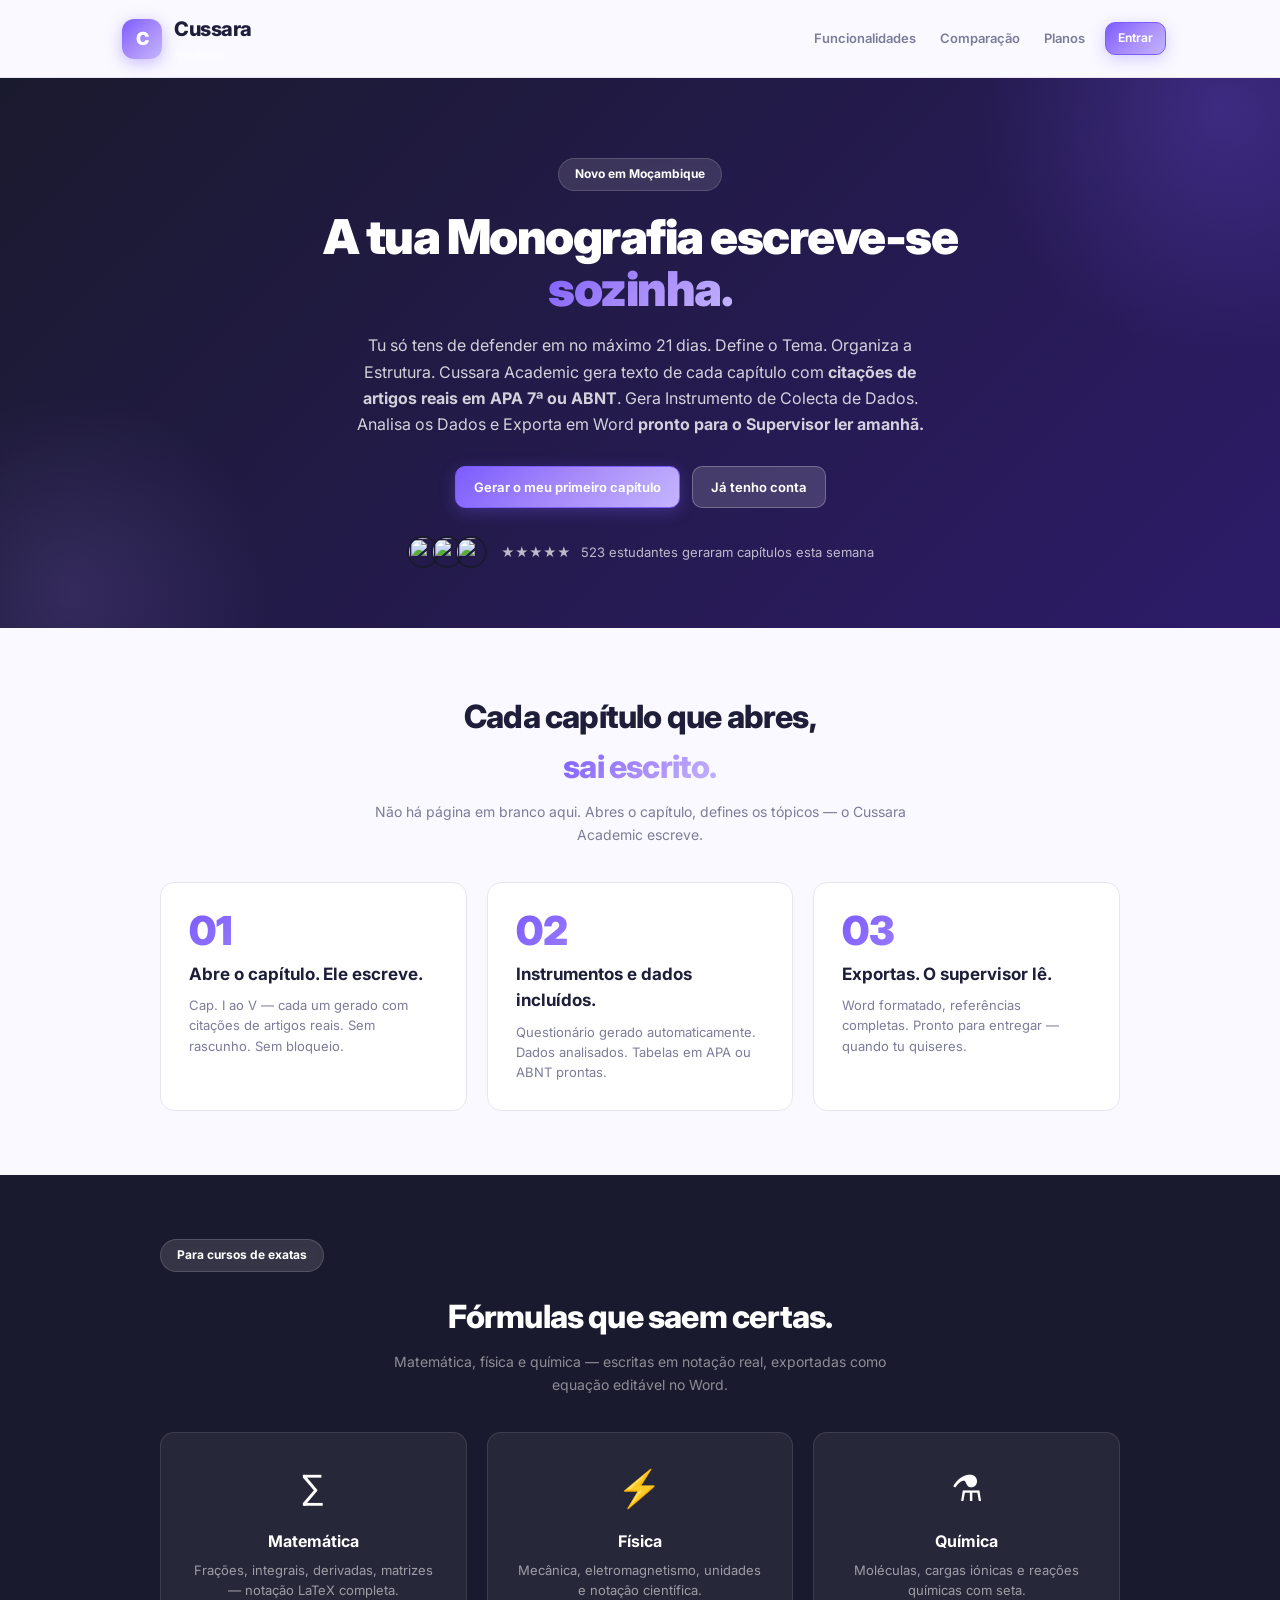
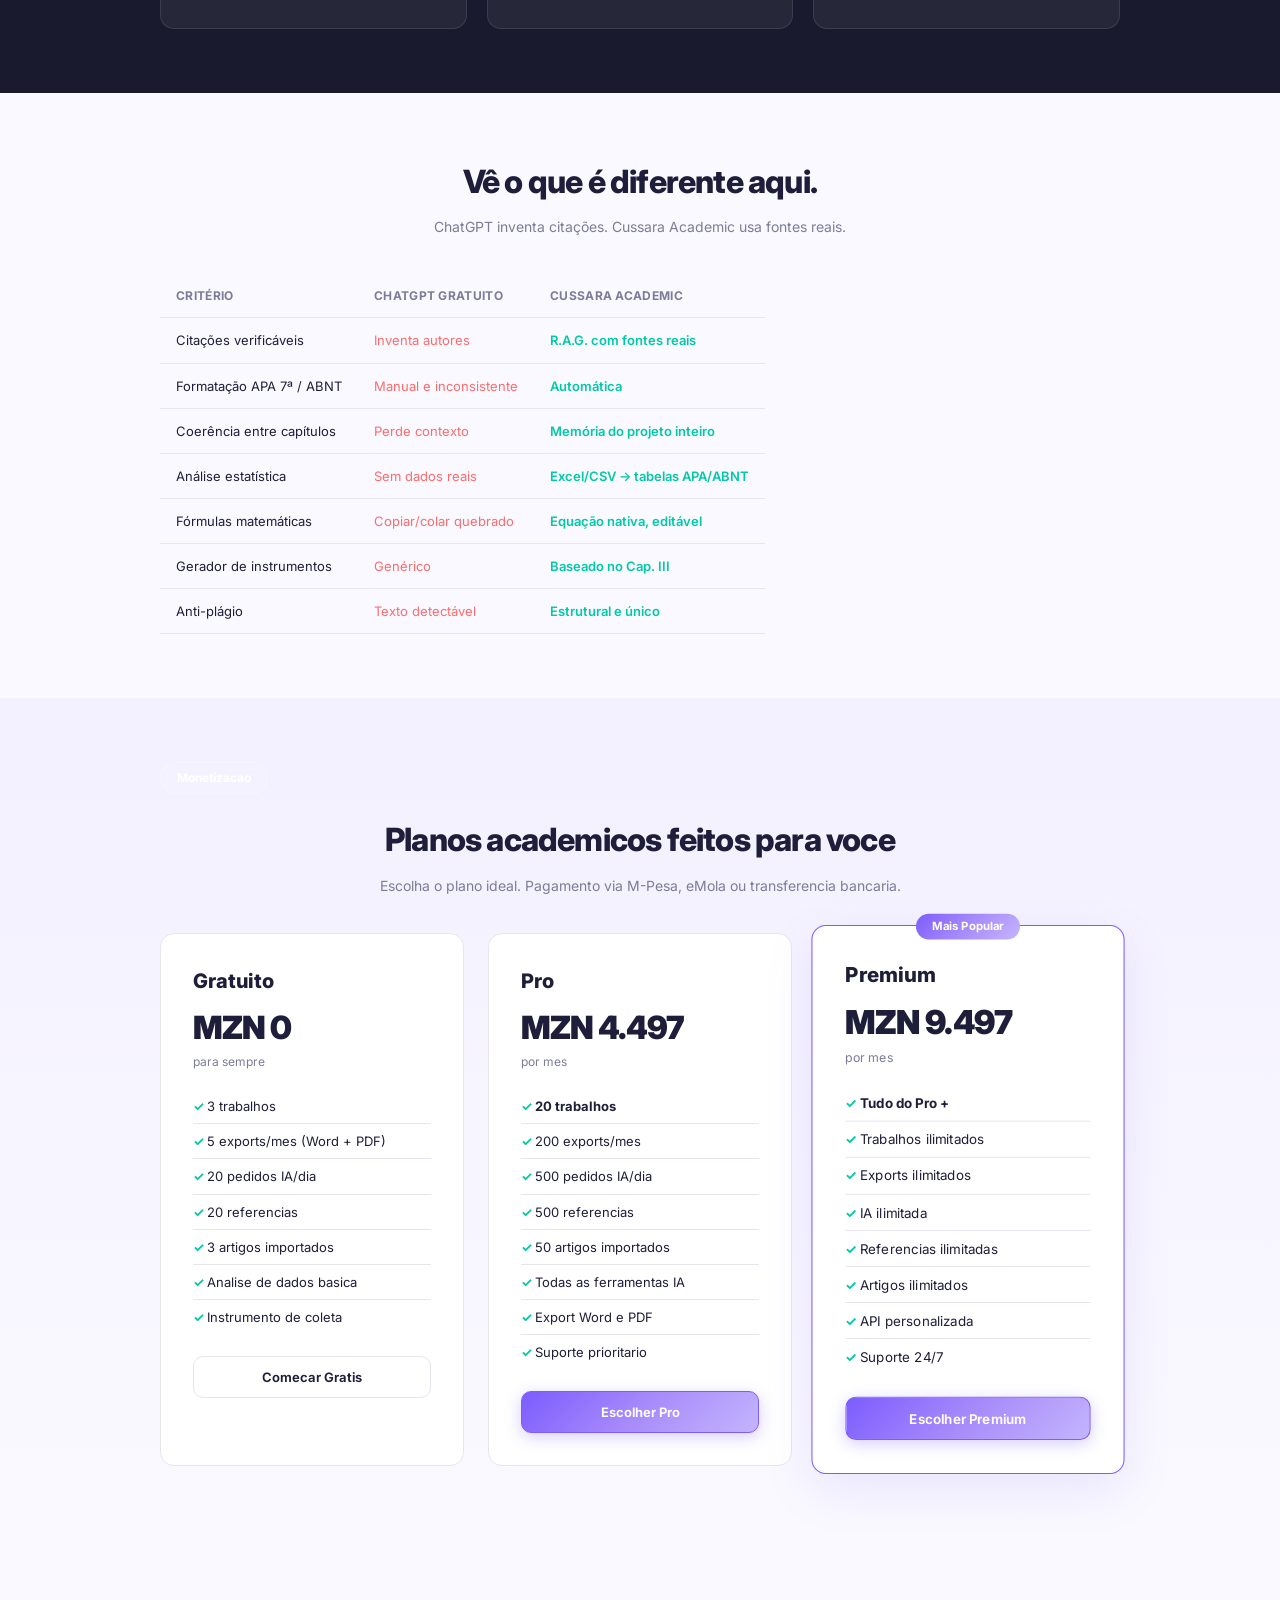
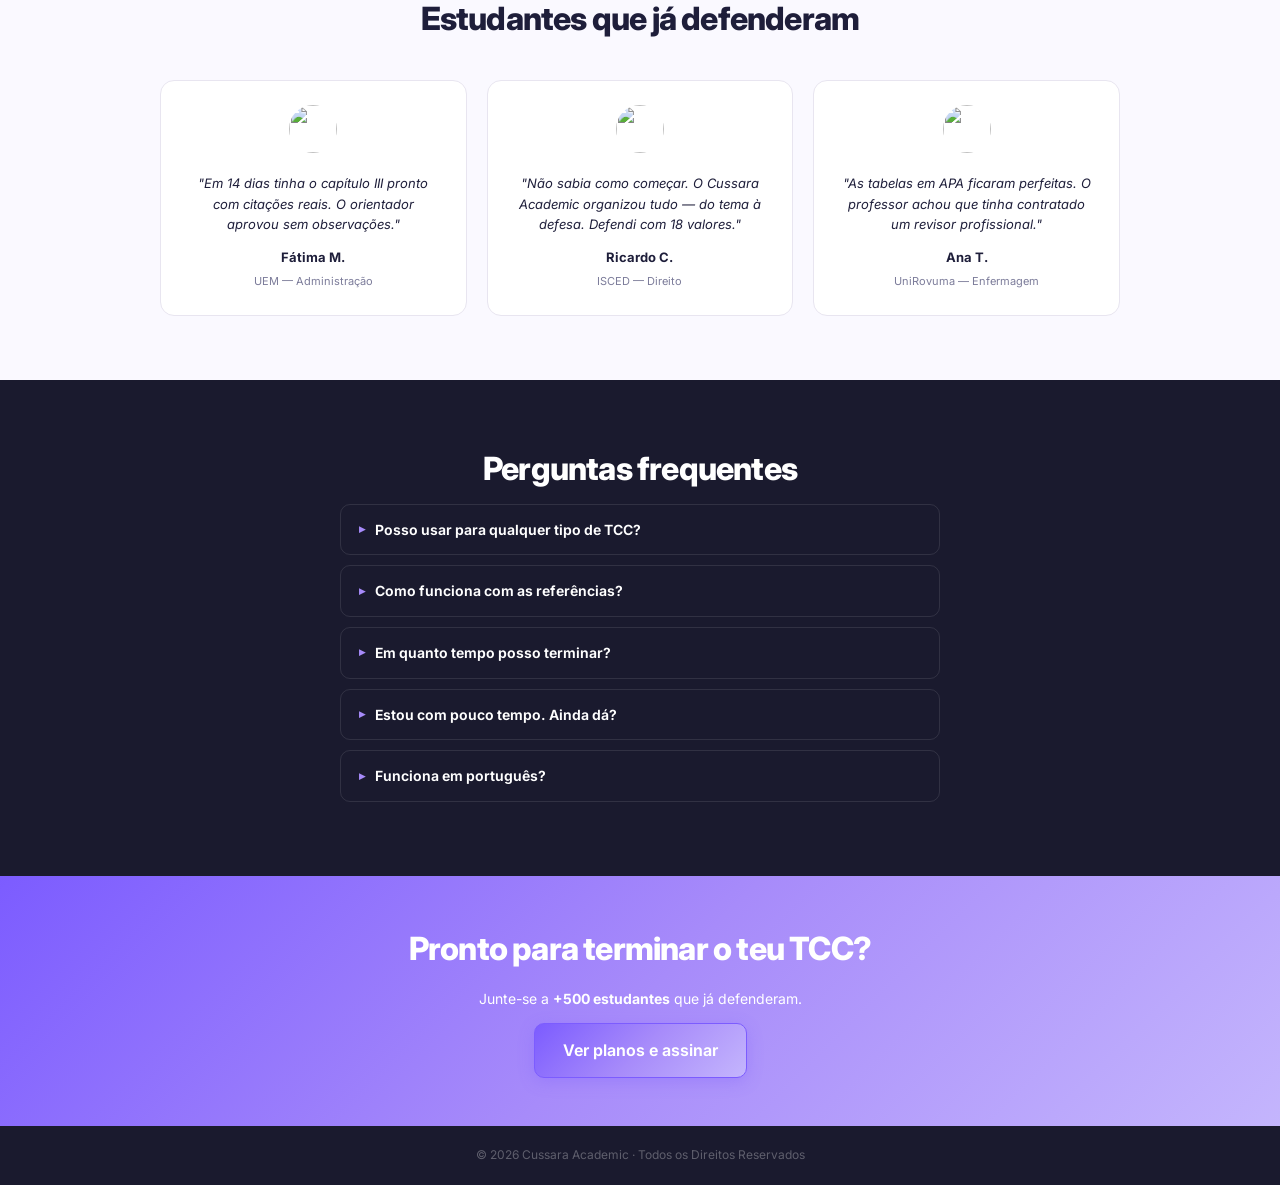
==== commit 227e1776: "feat: Phase 8 - Monetizacao com planos Free/Pro/Premium, limites de uso, barra lateral de uso, dialo" ====
--- a/templates/index.html
+++ b/templates/index.html
@@ -116,39 +116,60 @@
   <!-- Pricing -->
   <section class="lp-section lp-pricing-bg" id="pricing">
     <div class="lp-section-inner">
-      <span class="lp-badge">Comece agora</span>
-      <h2>Monografia pronta com citações verificáveis</h2>
-      <p class="lp-sub">Escolha seu plano. Pagamento por M-Pesa.</p>
-      <div class="lp-pricing-grid">
+      <span class="lp-badge">Monetizacao</span>
+      <h2>Planos academicos feitos para voce</h2>
+      <p class="lp-sub">Escolha o plano ideal. Pagamento via M-Pesa, eMola ou transferencia bancaria.</p>
+      <div class="lp-pricing-grid lp-pricing-3">
+        <!-- Free -->
+        <div class="lp-price-card">
+          <div class="lp-price-tag">Gratuito</div>
+          <div class="lp-price-amount">MZN 0</div>
+          <div class="lp-price-period">para sempre</div>
+          <ul>
+            <li>3 trabalhos</li>
+            <li>5 exports/mes (Word + PDF)</li>
+            <li>20 pedidos IA/dia</li>
+            <li>20 referencias</li>
+            <li>3 artigos importados</li>
+            <li>Analise de dados basica</li>
+            <li>Instrumento de coleta</li>
+          </ul>
+          <button class="btn" onclick="showView('register')" style="width:100%;justify-content:center">Comecar Gratis</button>
+        </div>
+        <!-- Pro -->
         <div class="lp-price-card">
           <div class="lp-price-tag">Pro</div>
           <div class="lp-price-amount">MZN 4.497</div>
-          <div class="lp-price-period">válido por 365 dias</div>
+          <div class="lp-price-period">por mes</div>
           <ul>
-            <li><strong>2 trabalhos</strong></li>
-            <li>Escrita de capítulos com citações reais</li>
-            <li>Importar até 40 Artigos Científicos</li>
-            <li>Formatação APA 7ª ou ABNT automática</li>
-            <li>Exportar Word e PDF</li>
-            <li>Análise de Dados</li>
-            <li>Gerador de Instrumentos</li>
-            <li>Suporte WhatsApp + Meeting</li>
+            <li><strong>20 trabalhos</strong></li>
+            <li>200 exports/mes</li>
+            <li>500 pedidos IA/dia</li>
+            <li>500 referencias</li>
+            <li>50 artigos importados</li>
+            <li>Todas as ferramentas IA</li>
+            <li>Export Word e PDF</li>
+            <li>Suporte prioritario</li>
           </ul>
-          <button class="btn btn-primary" onclick="showView('register')" style="width:100%;justify-content:center">Começar agora</button>
-        </div>
+          <button class="btn btn-primary" onclick="showView('register')" style="width:100%;justify-content:center">Escolher Pro</button>
+        </div>
+        <!-- Premium -->
         <div class="lp-price-card lp-price-featured">
           <div class="lp-price-badge">Mais Popular</div>
           <div class="lp-price-tag">Premium</div>
           <div class="lp-price-amount">MZN 9.497</div>
-          <div class="lp-price-period">válido por 365 dias</div>
+          <div class="lp-price-period">por mes</div>
           <ul>
-            <li><strong>Tudo do plano Pro +</strong></li>
-            <li>Revisão Humana — os nossos olhos antes do supervisor</li>
-            <li>Slides Profissionais — júri impressionado</li>
-            <li>Simulação de Defesa — sem surpresas</li>
-            <li>Garantia de Revisão — reprovado? Reescrevemos 1×</li>
+            <li><strong>Tudo do Pro +</strong></li>
+            <li>Trabalhos ilimitados</li>
+            <li>Exports ilimitados</li>
+            <li>IA ilimitada</li>
+            <li>Referencias ilimitadas</li>
+            <li>Artigos ilimitados</li>
+            <li>API personalizada</li>
+            <li>Suporte 24/7</li>
           </ul>
-          <button class="btn btn-primary" onclick="showView('register')" style="width:100%;justify-content:center">Quero a Aprovação Garantida</button>
+          <button class="btn btn-primary" onclick="showView('register')" style="width:100%;justify-content:center">Escolher Premium</button>
         </div>
       </div>
     </div>
@@ -235,6 +256,19 @@
         Já tem conta? <a href="#" onclick="showView('login');return false" style="color:var(--primary);font-weight:700">Entrar</a>
       </div>
     </div>
+  </div>
+</div>
+
+<!-- ════════════ SHARED VIEW ════════════ -->
+<div id="sharedView" class="view" style="max-width:800px;margin:0 auto;padding:40px 24px">
+  <div style="text-align:center;margin-bottom:32px">
+    <h1 id="sharedTitle" style="font-size:28px;letter-spacing:-.5px;margin:0 0 8px"></h1>
+    <p id="sharedMeta" style="color:var(--muted);font-size:13px"></p>
+  </div>
+  <div id="sharedSections"></div>
+  <div id="sharedRefs" style="margin-top:40px"></div>
+  <div style="text-align:center;margin-top:40px;padding:20px;border-top:1px solid var(--line);color:var(--muted);font-size:12px">
+    Partilhado via <strong>Cussara Academic</strong>
   </div>
 </div>
 
@@ -252,6 +286,29 @@
         <button data-view="ai"><span class="nav-icon">🤖</span><span class="nav-label">IA Assistente</span></button>
         <button data-view="tools"><span class="nav-icon">🔧</span><span class="nav-label">Ferramentas</span></button>
       </nav>
+      <div class="usage-bar-section" id="usageBarSection" style="display:none;margin:8px 0;padding:12px;background:rgba(255,255,255,.06);border-radius:var(--radius-sm)">
+        <div style="display:flex;justify-content:space-between;align-items:center;margin-bottom:8px">
+          <span style="font-size:11px;font-weight:600;text-transform:uppercase;letter-spacing:.5px" id="usagePlanLabel">Gratuito</span>
+          <button class="btn btn-sm btn-primary" onclick="showUpgradeDialog()" style="font-size:10px;padding:2px 8px;margin:0">Upgrade</button>
+        </div>
+        <div class="usage-item" style="margin-bottom:6px">
+          <div style="display:flex;justify-content:space-between;font-size:11px;margin-bottom:2px"><span>Trabalhos</span><span id="usageWorks">0/3</span></div>
+          <div class="usage-progress" style="height:4px;background:rgba(255,255,255,.1);border-radius:2px;overflow:hidden"><div id="usageWorksBar" style="height:100%;background:var(--primary);border-radius:2px;transition:width .3s"></div></div>
+        </div>
+        <div class="usage-item" style="margin-bottom:6px">
+          <div style="display:flex;justify-content:space-between;font-size:11px;margin-bottom:2px"><span>Exports mes</span><span id="usageExports">0/5</span></div>
+          <div class="usage-progress" style="height:4px;background:rgba(255,255,255,.1);border-radius:2px;overflow:hidden"><div id="usageExportsBar" style="height:100%;background:var(--primary);border-radius:2px;transition:width .3s"></div></div>
+        </div>
+        <div class="usage-item">
+          <div style="display:flex;justify-content:space-between;font-size:11px;margin-bottom:2px"><span>IA hoje</span><span id="usageAI">0/20</span></div>
+          <div class="usage-progress" style="height:4px;background:rgba(255,255,255,.1);border-radius:2px;overflow:hidden"><div id="usageAIBar" style="height:100%;background:var(--primary);border-radius:2px;transition:width .3s"></div></div>
+        </div>
+      </div>
+      <div style="margin-top:auto;display:flex;flex-direction:column;gap:8px">
+        <button class="dark-toggle" id="darkToggle" onclick="toggleDark()" title="Alternar modo escuro">
+          <span id="darkIcon">🌙</span> <span id="darkLabel">Modo Escuro</span>
+        </button>
+      </div>
       <div class="user-box" id="userBox">
         <div class="avatar">A</div>
         <div><strong id="userName">Académico</strong><span id="userEmail">admin@trabalhofacil.com</span></div>
@@ -307,6 +364,22 @@
           <div><h1>Meus Trabalhos</h1><p class="subtitle">Gere e organize as suas monografias e trabalhos académicos.</p></div>
           <div class="actions"><button class="btn btn-primary" onclick="showDialog('newWorkDialog')"><span>＋</span> Novo Trabalho</button></div>
         </div>
+        <div style="display:flex;gap:8px;margin-bottom:16px;flex-wrap:wrap;align-items:center">
+          <input type="text" id="worksSearch" placeholder="🔍 Pesquisar por título..." oninput="filterWorks()" style="flex:1;min-width:200px;padding:10px 14px;border:1px solid var(--line);border-radius:var(--radius-sm);font-size:13px">
+          <select id="worksTypeFilter" onchange="filterWorks()" style="padding:10px;border:1px solid var(--line);border-radius:var(--radius-sm);font-size:13px">
+            <option value="">Todos os tipos</option>
+            <option value="monografia">Monografia</option>
+            <option value="artigo">Artigo</option>
+            <option value="projeto">Projeto</option>
+            <option value="dissertacao">Dissertação</option>
+            <option value="tese">Tese</option>
+          </select>
+          <select id="worksStatusFilter" onchange="filterWorks()" style="padding:10px;border:1px solid var(--line);border-radius:var(--radius-sm);font-size:13px">
+            <option value="">Todos os estados</option>
+            <option value="rascunho">Rascunho</option>
+            <option value="concluido">Concluído</option>
+          </select>
+        </div>
         <div id="worksList"><div class="empty-state"><p>Nenhum trabalho criado ainda.</p><button class="btn btn-primary" onclick="showDialog('newWorkDialog')">＋ Criar Primeiro Trabalho</button></div></div>
       </section>
 
@@ -323,9 +396,16 @@
             <div class="editor-actions">
               <span class="save-status" id="saveStatus">Guardado ✓</span>
               <button class="btn btn-sm" onclick="doAutoSave()" title="Guardar agora">💾 Guardar</button>
-              <button class="btn btn-sm" onclick="exportWork()" title="Exportar Word">📥 Exportar</button>
+              <div class="export-dropdown" style="position:relative;display:inline-block">
+                <button class="btn btn-sm" onclick="toggleExportMenu()" title="Exportar trabalho">📥 Exportar</button>
+                <div id="exportMenu" class="export-menu" style="display:none;position:absolute;right:0;top:100%;margin-top:4px;background:var(--white);border:1px solid var(--line);border-radius:var(--radius-sm);box-shadow:var(--shadow-lg);z-index:50;min-width:160px;overflow:hidden">
+                  <button onclick="exportWork('docx')" style="display:block;width:100%;padding:10px 14px;border:0;background:none;text-align:left;font-size:13px;font-weight:600;cursor:pointer">📄 Word (.docx)</button>
+                  <button onclick="exportWork('pdf')" style="display:block;width:100%;padding:10px 14px;border:0;background:none;text-align:left;font-size:13px;font-weight:600;cursor:pointer;border-top:1px solid var(--line)">📕 PDF (.pdf)</button>
+                </div>
+              </div>
               <button class="btn btn-sm btn-outline" onclick="openDoiDialog()" title="Importar referências">📚 DOI/ISBN</button>
               <button class="btn btn-sm btn-outline" onclick="showDialog('uploadArticleDialog')" title="Importar artigo PDF">📄 Artigo</button>
+              <button class="btn btn-sm btn-outline" onclick="doShareWork()" title="Partilhar trabalho">🔗 Partilhar</button>
               <button class="btn btn-sm" onclick="openChatDialog()" title="Chat IA">🤖 Chat</button>
               <button class="btn btn-sm btn-danger" onclick="deleteCurrentWork()" title="Apagar">🗑</button>
             </div>
@@ -406,9 +486,9 @@
       <!-- ── Tools ── -->
       <section id="toolsView" class="view">
         <div class="topbar">
-          <div><h1>Ferramentas Académicas</h1><p class="subtitle">Análise de dados, questionários e importação de artigos.</p></div>
-        </div>
-        <div class="works-grid" style="grid-template-columns:repeat(auto-fill,minmax(280px,1fr))">
+          <div><h1>Ferramentas Académicas</h1><p class="subtitle">Análise de dados, questionários, imagens e ferramentas IA.</p></div>
+        </div>
+        <div class="works-grid" style="grid-template-columns:repeat(auto-fill,minmax(240px,1fr))">
           <div class="work-card" onclick="showDialog('uploadArticleDialog')">
             <div class="work-card-header"><span class="work-type-badge">📄</span></div>
             <h3>Importar Artigos</h3>
@@ -424,8 +504,38 @@
           <div class="work-card" onclick="showDialog('questionnaireDialog')">
             <div class="work-card-header"><span class="work-type-badge">📋</span></div>
             <h3>Gerar Questionário</h3>
-            <p>Gere instrumentos de coleta de dados automaticamente baseados no teu trabalho.</p>
+            <p>Gere instrumentos de coleta de dados automaticamente.</p>
             <div class="work-card-footer"><span style="font-size:12px;color:var(--primary);font-weight:600">Gerar instrumento →</span></div>
+          </div>
+          <div class="work-card" onclick="doSuggestTitle()">
+            <div class="work-card-header"><span class="work-type-badge">💡</span></div>
+            <h3>Sugerir Títulos</h3>
+            <p>Gere opções de títulos académicos baseados no tema e área.</p>
+            <div class="work-card-footer"><span style="font-size:12px;color:var(--primary);font-weight:600">Sugerir →</span></div>
+          </div>
+          <div class="work-card" onclick="doGenerateAbstract()">
+            <div class="work-card-header"><span class="work-type-badge">📝</span></div>
+            <h3>Gerar Resumo</h3>
+            <p>Gere automaticamente o abstract/resumo do teu trabalho.</p>
+            <div class="work-card-footer"><span style="font-size:12px;color:var(--primary);font-weight:600">Gerar resumo →</span></div>
+          </div>
+          <div class="work-card" onclick="doGenerateKeywords()">
+            <div class="work-card-header"><span class="work-type-badge">🔑</span></div>
+            <h3>Gerar Palavras-chave</h3>
+            <p>Sugira palavras-chave académicas relevantes para o teu tema.</p>
+            <div class="work-card-footer"><span style="font-size:12px;color:var(--primary);font-weight:600">Sugerir →</span></div>
+          </div>
+          <div class="work-card" onclick="showDialog('imageAnalysisDialog')">
+            <div class="work-card-header"><span class="work-type-badge">🖼</span></div>
+            <h3>Analisar Imagem</h3>
+            <p>Extraia dados de tabelas, gráficos ou imagens com Gemini Vision.</p>
+            <div class="work-card-footer"><span style="font-size:12px;color:var(--primary);font-weight:600">Analisar →</span></div>
+          </div>
+          <div class="work-card" onclick="showDialog('similarityDialog')">
+            <div class="work-card-header"><span class="work-type-badge">🔍</span></div>
+            <h3>Verificar Plágio</h3>
+            <p>Compare dois textos para detectar similaridade e plagio.</p>
+            <div class="work-card-footer"><span style="font-size:12px;color:var(--primary);font-weight:600">Comparar →</span></div>
           </div>
         </div>
         <div id="toolsArticlesList" style="margin-top:24px"></div>
@@ -522,6 +632,88 @@
   </div>
 </dialog>
 
+<dialog id="imageAnalysisDialog">
+  <div class="modal-head">
+    <div><h2>🖼 Análise de Imagem</h2><p>Use Gemini Vision para extrair dados de imagens, tabelas ou gráficos.</p></div>
+    <button class="close" onclick="closeDialog('imageAnalysisDialog')">&times;</button>
+  </div>
+  <div class="form">
+    <div class="field full"><label>Imagem (PNG, JPG)</label><input type="file" id="analysisImageFile" accept="image/*" style="border:1px solid var(--line);border-radius:var(--radius-xs);padding:10px;width:100%"></div>
+    <div class="field full"><label>Instrução (opcional)</label><textarea id="imageAnalysisPrompt" rows="2" placeholder="Ex: Extraia os dados desta tabela..."></textarea></div>
+    <div id="imageAnalysisResult" style="display:none;margin-top:12px;padding:14px;border:1px solid var(--line);border-radius:var(--radius-sm);font-size:13px;line-height:1.7;white-space:pre-wrap"></div>
+    <div class="modal-foot" style="border-top:0"><button type="button" class="btn" onclick="closeDialog('imageAnalysisDialog')">Fechar</button><button type="button" class="btn btn-primary" onclick="doImageAnalysis()">🖼 Analisar</button></div>
+  </div>
+</dialog>
+
+<dialog id="similarityDialog">
+  <div class="modal-head">
+    <div><h2>🔍 Verificar Plágio</h2><p>Compare dois textos para detectar similaridade.</p></div>
+    <button class="close" onclick="closeDialog('similarityDialog')">&times;</button>
+  </div>
+  <div class="form">
+    <div class="field full"><label>Texto A</label><textarea id="similarityTextA" rows="4" placeholder="Cole o primeiro texto aqui..."></textarea></div>
+    <div class="field full"><label>Texto B</label><textarea id="similarityTextB" rows="4" placeholder="Cole o segundo texto aqui..."></textarea></div>
+    <div id="similarityResult" style="display:none;margin-top:12px;padding:14px;border:1px solid var(--line);border-radius:var(--radius-sm);font-size:13px"></div>
+    <div class="modal-foot" style="border-top:0"><button type="button" class="btn" onclick="closeDialog('similarityDialog')">Fechar</button><button type="button" class="btn btn-primary" onclick="doSimilarityCheck()">🔍 Comparar</button></div>
+  </div>
+</dialog>
+
+<dialog id="upgradeDialog">
+  <div class="modal-head">
+    <div><h2>⬆ Fazer Upgrade</h2><p>Desbloqueie todo o potencial do Cussara Academic.</p></div>
+    <button class="close" onclick="closeDialog('upgradeDialog')">&times;</button>
+  </div>
+  <div class="form" id="upgradePlansGrid"></div>
+  <div class="modal-foot"><button type="button" class="btn" onclick="closeDialog('upgradeDialog')">Fechar</button></div>
+</dialog>
+
+<dialog id="paymentDialog">
+  <div class="modal-head">
+    <div><h2>💳 Pagamento</h2><p>Complete o pagamento para ativar seu plano.</p></div>
+    <button class="close" onclick="closeDialog('paymentDialog')">&times;</button>
+  </div>
+  <div class="form">
+    <div class="field full" id="paymentPlanInfo"></div>
+    <div class="field full">
+      <label>Metodo de Pagamento</label>
+      <div class="payment-methods" style="display:flex;gap:12px;margin-top:8px">
+        <div class="payment-method active" data-method="mpesa" onclick="selectPaymentMethod(this)" style="flex:1;padding:16px;border:2px solid var(--primary);border-radius:var(--radius-sm);text-align:center;cursor:pointer;background:var(--bg-alt)">
+          <div style="font-size:28px">📱</div>
+          <div style="font-weight:600;margin-top:4px">M-Pesa</div>
+          <div style="font-size:12px;opacity:.7">+258 84/85 xxx xxxx</div>
+        </div>
+        <div class="payment-method" data-method="emola" onclick="selectPaymentMethod(this)" style="flex:1;padding:16px;border:2px solid var(--line);border-radius:var(--radius-sm);text-align:center;cursor:pointer;background:var(--bg-alt)">
+          <div style="font-size:28px">💰</div>
+          <div style="font-weight:600;margin-top:4px">eMola</div>
+          <div style="font-size:12px;opacity:.7">+258 84/85 xxx xxxx</div>
+        </div>
+        <div class="payment-method" data-method="transferencia" onclick="selectPaymentMethod(this)" style="flex:1;padding:16px;border:2px solid var(--line);border-radius:var(--radius-sm);text-align:center;cursor:pointer;background:var(--bg-alt)">
+          <div style="font-size:28px">🏦</div>
+          <div style="font-weight:600;margin-top:4px">Transferencia</div>
+          <div style="font-size:12px;opacity:.7">IBAN / Conta</div>
+        </div>
+      </div>
+    </div>
+    <div class="field full" id="paymentDetails" style="display:none">
+      <div style="padding:16px;background:var(--bg-alt);border:1px solid var(--line);border-radius:var(--radius-sm)">
+        <p style="margin:0 0 8px;font-weight:600">Instrucoes de Pagamento</p>
+        <p style="margin:0;font-size:13px;line-height:1.6" id="paymentInstructions"></p>
+      </div>
+    </div>
+    <div class="field full">
+      <label>Telefone usado no pagamento</label>
+      <input type="tel" id="paymentPhone" placeholder="+258 84 xxx xxxx">
+    </div>
+    <div class="field full" style="background:var(--bg-alt);padding:12px;border-radius:var(--radius-sm);border:1px solid var(--line)">
+      <p style="margin:0;font-size:12px;opacity:.7">Apos o pagamento, envie o comprovativo para <strong>cussara94@gmail.com</strong> ou WhatsApp <strong>+258 84 525 6285</strong>. O seu plano sera ativado em ate 2 horas uteis.</p>
+    </div>
+    <div class="modal-foot" style="border-top:0">
+      <button type="button" class="btn" onclick="closeDialog('paymentDialog')">Cancelar</button>
+      <button type="button" class="btn btn-primary" onclick="confirmPayment()">✉ Enviar Comprovativo</button>
+    </div>
+  </div>
+</dialog>
+
 <div class="toast" id="toast"></div>
 <div class="loading-overlay" id="loadingOverlay" style="display:none"><div class="spinner"></div><p>A processar...</p></div>
 
--- a/static/style.css
+++ b/static/style.css
@@ -372,6 +372,8 @@
 .lp-no{color:var(--red)}.lp-yes{color:var(--green);font-weight:600}
 
 .lp-pricing-grid{display:grid;grid-template-columns:repeat(2,1fr);gap:24px;max-width:740px;margin:0 auto}
+.lp-pricing-grid.lp-pricing-3{grid-template-columns:repeat(3,1fr);max-width:1000px}
+@media(max-width:768px){.lp-pricing-grid.lp-pricing-3{grid-template-columns:1fr;max-width:400px}}
 .lp-price-card{background:#fff;border:1px solid var(--line);border-radius:var(--radius);padding:32px;position:relative;transition:all .25s}
 .lp-price-card:hover{box-shadow:var(--shadow-lg);transform:translateY(-2px)}
 .lp-price-featured{border-color:var(--primary);box-shadow:var(--shadow-lg);transform:scale(1.03)}
@@ -406,9 +408,87 @@
 .auth-card{width:min(420px,100%);background:#fff;border:1px solid var(--line);border-radius:var(--radius);padding:32px;box-shadow:var(--shadow-lg)}
 .auth-form{display:grid;gap:14px;margin-top:16px}
 
+/* ══════ DARK MODE TOGGLE ══════ */
+.dark-toggle{
+  display:flex;align-items:center;gap:10px;width:100%;
+  border:1px solid rgba(255,255,255,.1);background:rgba(255,255,255,.06);
+  color:rgba(255,255,255,.7);border-radius:var(--radius-sm);padding:10px 14px;
+  font-size:13px;font-weight:600;cursor:pointer;transition:all .2s;
+}
+.dark-toggle:hover{background:rgba(255,255,255,.1);color:#fff}
+
+/* ══════ DARK MODE ══════ */
+[data-theme="dark"]{color-scheme:dark}
+[data-theme="dark"]{--cream:#0f0f1a;--ink:#e8e5f0;--muted:#9896b0;--line:#2a2845;--white:#1a1a2e;
+  --primary-bg:#1e1b3a;--shadow:0 4px 20px rgba(0,0,0,.3);--shadow-lg:0 16px 48px rgba(0,0,0,.4);
+  --shadow-card:0 2px 12px rgba(0,0,0,.2)}
+[data-theme="dark"] body{background:var(--cream);color:var(--ink)}
+[data-theme="dark"] .sidebar{background:linear-gradient(135deg,#0a0a18 0%,#1a0f3a 100%)}
+[data-theme="dark"] .btn{background:#1a1a2e;border-color:var(--line);color:var(--ink)}
+[data-theme="dark"] .btn:hover{background:#252348;border-color:var(--primary)}
+[data-theme="dark"] .btn-primary{background:var(--gradient);border-color:var(--primary);color:#fff}
+[data-theme="dark"] .btn-ghost{background:transparent;color:var(--muted)}
+[data-theme="dark"] .btn-ghost:hover{color:var(--red)}
+[data-theme="dark"] .btn-outline{background:transparent;border-color:var(--line);color:var(--primary)}
+[data-theme="dark"] .metric{background:var(--white);border-color:var(--line)}
+[data-theme="dark"] .panel{background:var(--white);border-color:var(--line)}
+[data-theme="dark"] .work-card{background:var(--white);border-color:var(--line)}
+[data-theme="dark"] .work-card:hover{border-color:var(--primary);box-shadow:var(--shadow-lg)}
+[data-theme="dark"] .section-block{background:var(--white);border-color:var(--line)}
+[data-theme="dark"] .refs-sidebar{background:var(--white);border-color:var(--line)}
+[data-theme="dark"] .rich-editor{background:var(--white);border-color:var(--line);color:var(--ink)}
+[data-theme="dark"] .rich-editor:focus{border-color:var(--primary)}
+[data-theme="dark"] .editor-toolbar{background:var(--primary-bg);border-color:var(--line)}
+[data-theme="dark"] .editor-toolbar button{color:var(--ink)}
+[data-theme="dark"] .ai-mode{background:var(--white);border-color:var(--line);color:var(--ink)}
+[data-theme="dark"] .ai-mode:hover{background:var(--primary-bg);color:var(--primary)}
+[data-theme="dark"] .chat-msg.assistant{background:var(--primary-bg)}
+[data-theme="dark"] .chat-input textarea{background:var(--white);border-color:var(--line);color:var(--ink)}
+[data-theme="dark"] .field input,.field select,.field textarea{background:var(--white);border-color:var(--line);color:var(--ink)}
+[data-theme="dark"] .meta-card{background:var(--primary-bg);border-color:rgba(124,92,255,.15)}
+[data-theme="dark"] .guide-step{background:var(--primary-bg);border-color:rgba(124,92,255,.15)}
+[data-theme="dark"] dialog{background:var(--white)}
+[data-theme="dark"] dialog::backdrop{background:rgba(0,0,0,.6)}
+[data-theme="dark"] .modal-foot{border-color:var(--line)}
+[data-theme="dark"] .loading-overlay{background:rgba(15,15,26,.9)}
+[data-theme="dark"] .progress-bar{background:var(--line)}
+[data-theme="dark"] .chip.rascunho,.chip.pending{background:#422006;color:#fbbf24}
+[data-theme="dark"] .chip.done{background:#064e3b;color:#6ee7b7}
+[data-theme="dark"] .work-type-badge{background:var(--gradient)}
+[data-theme="dark"] .auth-card{background:var(--white);border-color:var(--line)}
+[data-theme="dark"] .auth-container{background:linear-gradient(135deg,#0a0a18 0%,#1a0f3a 100%)}
+[data-theme="dark"] .lp-nav{background:rgba(15,15,26,.92);border-color:var(--line)}
+[data-theme="dark"] .lp-nav-links a{color:var(--muted)}
+[data-theme="dark"] .lp-feature-card{background:var(--white);border-color:var(--line)}
+[data-theme="dark"] .lp-feature-card p{color:var(--muted)}
+[data-theme="dark"] .lp-price-card{background:var(--white);border-color:var(--line)}
+[data-theme="dark"] .lp-price-card ul li{color:var(--ink);border-color:var(--line)}
+[data-theme="dark"] .lp-testimonial{background:var(--white);border-color:var(--line)}
+[data-theme="dark"] .lp-testimonial p{color:var(--ink)}
+[data-theme="dark"] .lp-table th{color:var(--muted)}
+[data-theme="dark"] .lp-table td{color:var(--ink)}
+[data-theme="dark"] .lp-table th,.lp-table td{border-color:var(--line)}
+[data-theme="dark"] .lp-faq{border-color:rgba(255,255,255,.08)}
+[data-theme="dark"] .work-row:hover{background:var(--primary-bg)}
+[data-theme="dark"] .ref-card:hover{background:var(--primary-bg)}
+[data-theme="dark"] .save-status{background:rgba(0,201,167,.12)}
+[data-theme="dark"] .save-status.saving{background:rgba(251,191,36,.12)}
+[data-theme="dark"] .save-status.error{background:rgba(255,107,107,.12)}
+[data-theme="dark"] select option{background:var(--white);color:var(--ink)}
+[data-theme="dark"] .toast{background:#e8e5f0;color:#1e1e3a}
+[data-theme="dark"] .export-menu{background:var(--white);border-color:var(--line)}
+[data-theme="dark"] .export-menu button{color:var(--ink)}
+[data-theme="dark"] .export-menu button:hover{background:var(--primary-bg)}
+
+/* ══════ ANIMATIONS ══════ */
+.view.active{animation:fadeIn .25s ease}
+@keyframes fadeIn{from{opacity:0;transform:translateY(8px)}to{opacity:1;transform:translateY(0)}}
+.work-card{transition:all .25s cubic-bezier(.4,0,.2,1)}
+.section-block{animation:fadeIn .3s ease}
+
 @media(max-width:610px){.lp-features-grid,.lp-math-grid,.lp-pricing-grid,.lp-testimonials-grid{grid-template-columns:1fr}.lp-hero h1{font-size:30px}.lp-hero{padding:50px 20px 40px}.lp-section{padding:40px 20px}.lp-nav-links{display:none}.lp-price-featured{transform:none}}
 
 /* Responsive */
 @media(max-width:1024px){.editor-body{grid-template-columns:1fr}.refs-sidebar{max-height:none}}
-@media(max-width:930px){.app{grid-template-columns:1fr}.sidebar{position:fixed;top:0;left:-280px;width:260px;height:100vh;z-index:200;transition:left .3s ease;border-radius:0;padding:28px 16px}.sidebar.open{left:0}.menu-close{display:block}.menu-toggle{display:block}.content{padding:0 24px 40px;padding-top:56px}.metrics{grid-template-columns:repeat(2,1fr)}.grid-2{grid-template-columns:1fr}.hero{padding:28px 24px}.hero h2{font-size:22px}.hero-stats{flex-wrap:wrap;gap:16px}}
-@media(max-width:610px){.sidebar{width:240px}.content{padding:0 16px 32px;padding-top:56px}.topbar{display:block}.actions{margin-top:14px}.topbar h1{font-size:20px}.metrics{grid-template-columns:1fr 1fr;gap:10px}.metric{padding:14px}.metric-value{font-size:22px}.works-grid{grid-template-columns:1fr}.form-grid,.editor-body{grid-template-columns:1fr}.ai-modes{gap:4px}.ai-mode{padding:5px 10px;font-size:11px}.hero{padding:24px 20px}.hero h2{font-size:20px}.hero-stats{gap:12px}.hero-stat .num{font-size:18px}.lp-table{font-size:11px}}
+@media(max-width:930px){.app{grid-template-columns:1fr}.sidebar{position:fixed;top:0;left:-280px;width:260px;height:100vh;z-index:200;transition:left .3s ease;border-radius:0;padding:28px 16px}.sidebar.open{left:0}.menu-close{display:block}.menu-toggle{display:block}.content{padding:0 24px 40px;padding-top:56px}.metrics{grid-template-columns:repeat(2,1fr)}.grid-2{grid-template-columns:1fr}.hero{padding:28px 24px}.hero h2{font-size:22px}.hero-stats{flex-wrap:wrap;gap:16px}.meta-cards{grid-template-columns:repeat(2,1fr)}}
+@media(max-width:610px){.sidebar{width:240px}.content{padding:0 16px 32px;padding-top:56px}.topbar{display:block}.actions{margin-top:14px}.topbar h1{font-size:20px}.metrics{grid-template-columns:1fr 1fr;gap:10px}.metric{padding:14px}.metric-value{font-size:22px}.works-grid{grid-template-columns:1fr}.form-grid,.editor-body{grid-template-columns:1fr}.ai-modes{gap:4px}.ai-mode{padding:5px 10px;font-size:11px}.hero{padding:24px 20px}.hero h2{font-size:20px}.hero-stats{gap:12px}.hero-stat .num{font-size:18px}.lp-table{font-size:11px}.meta-cards{grid-template-columns:1fr}.editor-actions{gap:6px}.chat-messages{height:300px}.modal-foot{flex-direction:column}.modal-foot .btn{width:100%;justify-content:center}}
